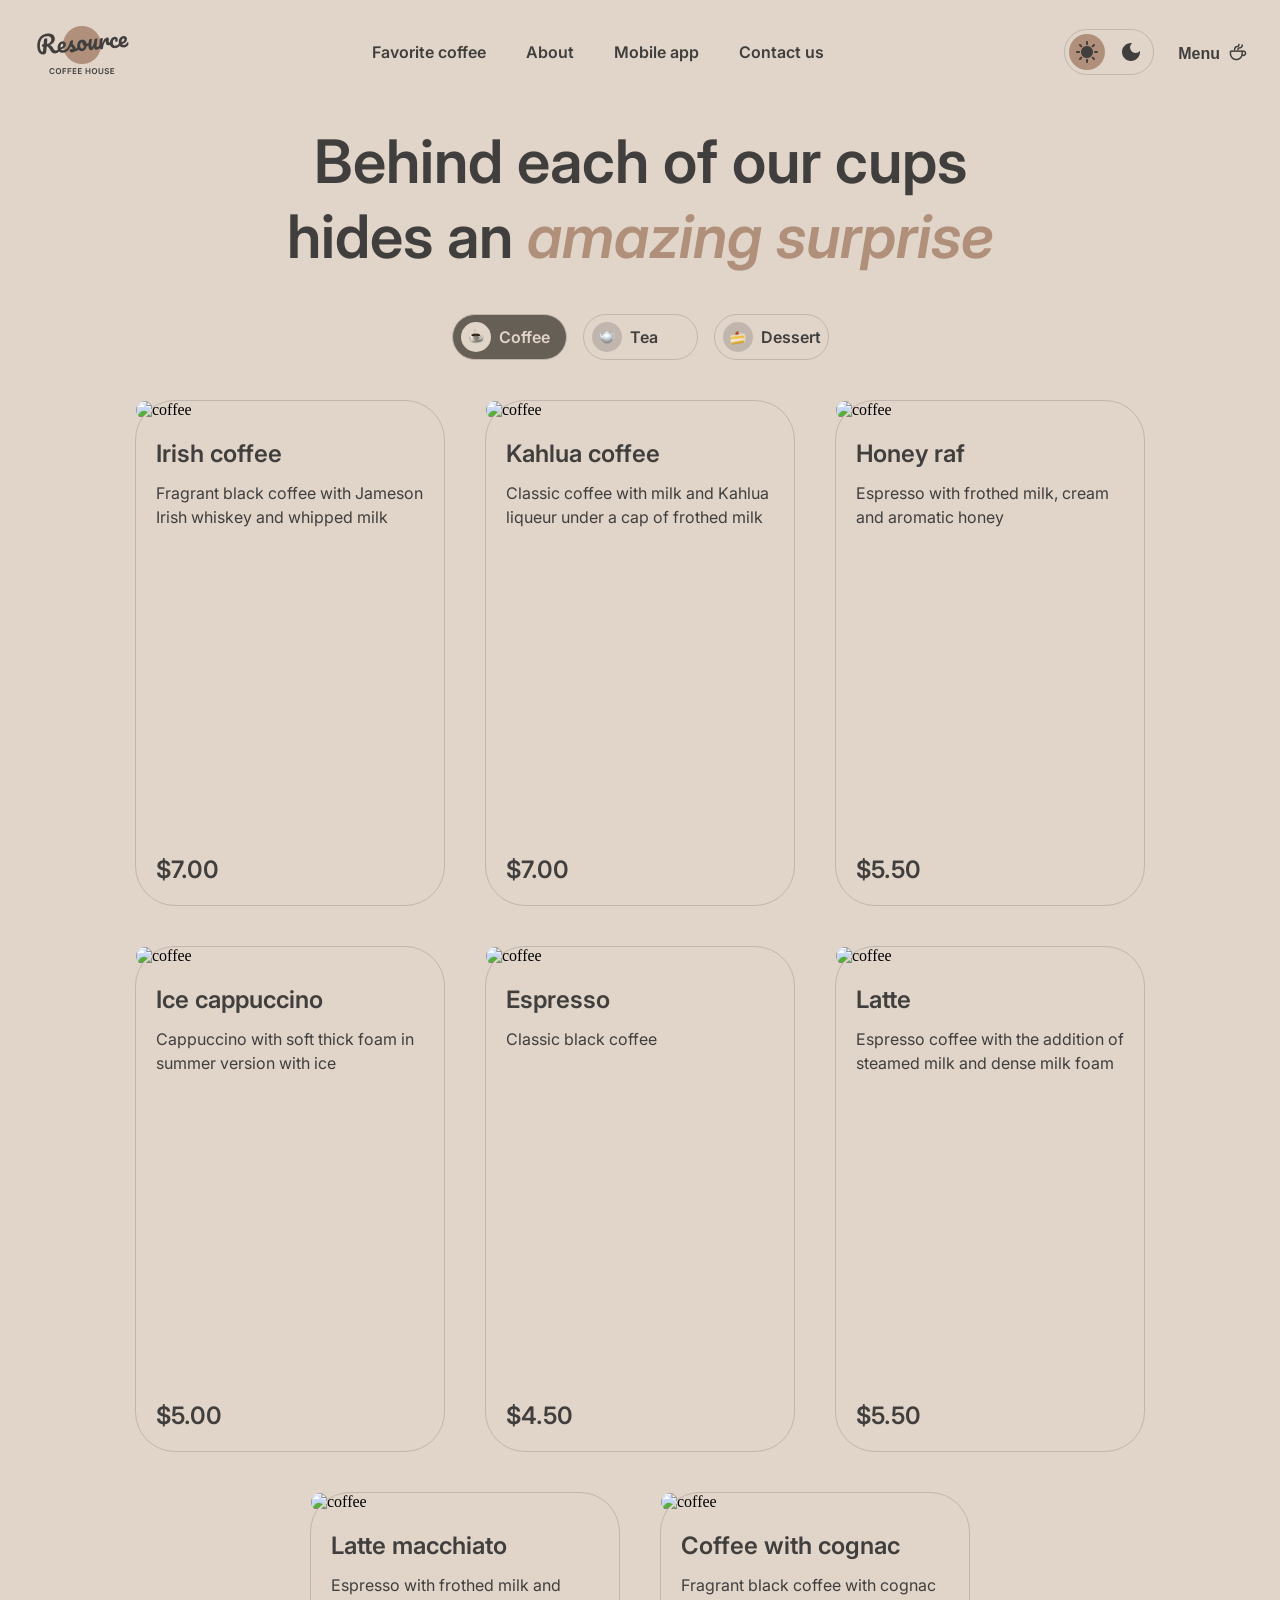
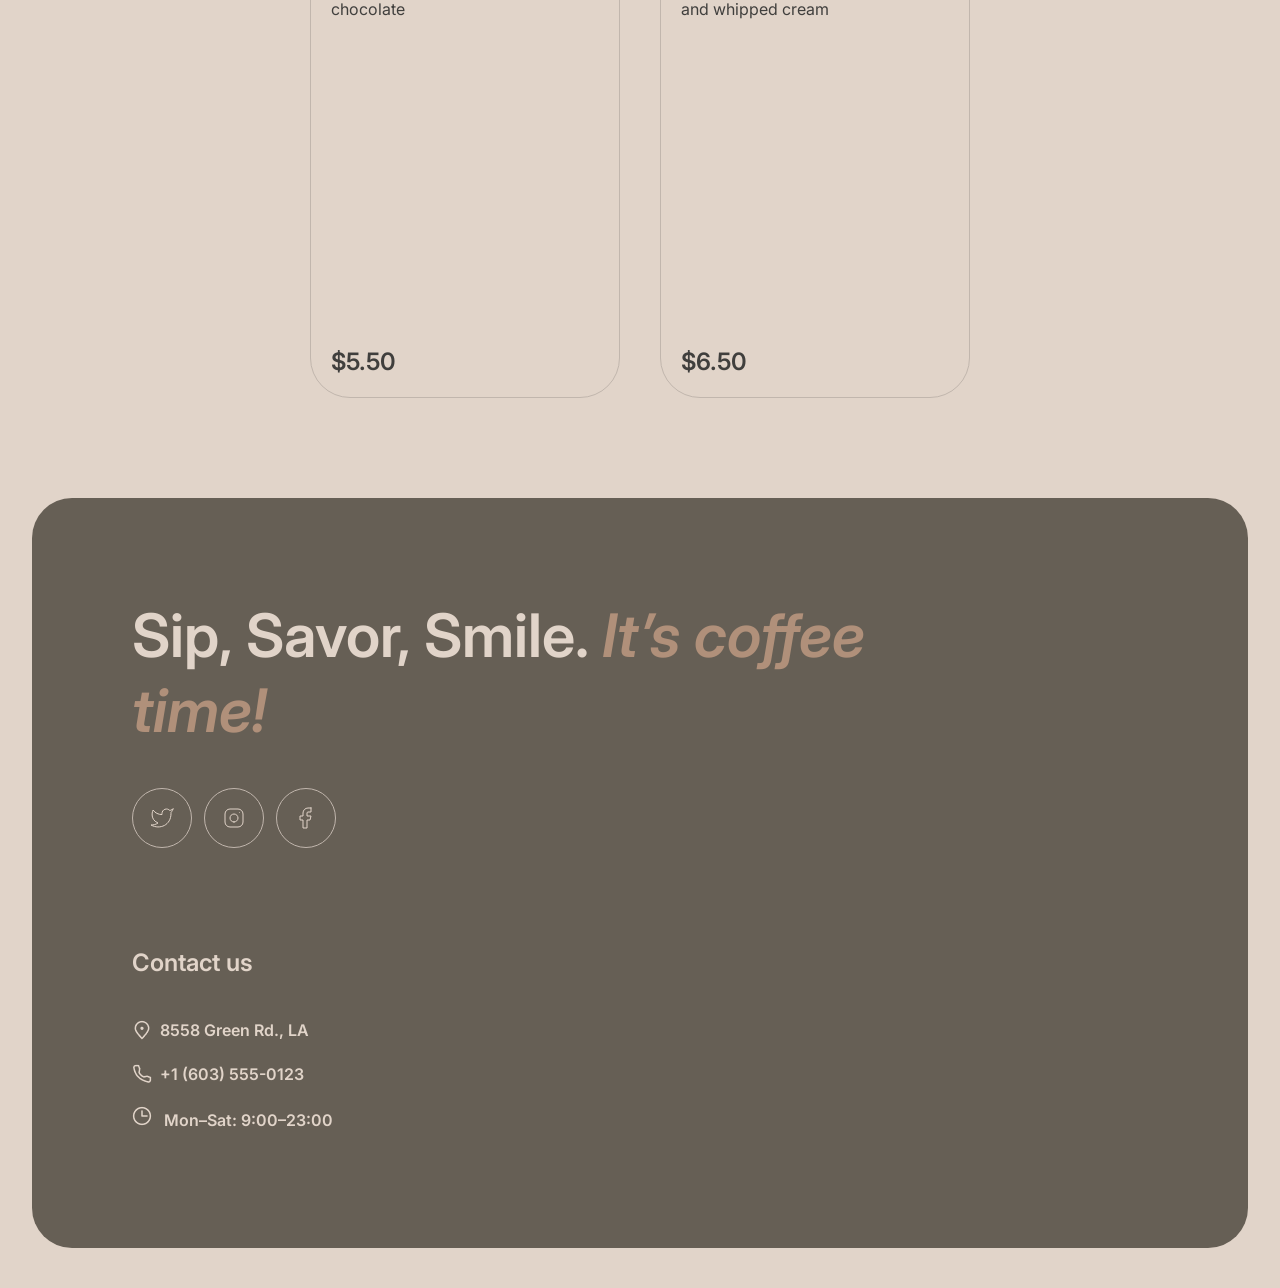
==== coffee.html @ 0444fe41 "feat: add coffee styles" ====
<!DOCTYPE html>
<html lang="en">
<head>
    <meta charset="UTF-8">
    <meta name="viewport" content="width=device-width, initial-scale=1.0">
    <title>Coffee</title>
    <link rel="icon" sizes="16x16" href="./favicon-16x16.png">
    <link rel="preconnect" href="https://fonts.googleapis.com">
    <link rel="preconnect" href="https://fonts.gstatic.com" crossorigin>
    <link href="https://fonts.googleapis.com/css2?family=Inter:ital,opsz,wght@0,14..32,100..900;1,14..32,100..900&family=Manrope:wght@200..800&display=swap" rel="stylesheet">
    <link rel="stylesheet" href="./styles/style.css">
</head>
<body>
    <header class="header">
        <div class="container">
            <div class="logo">
                <img src="./icons/logo.png" alt="logo">
            </div>
            <nav class="menu">
                <ul>
                    <li><a href="#">Favorite coffee</a></li>
                    <li><a href="#">About</a></li>
                    <li><a href="#">Mobile app</a></li>
                    <li><a href="#">Contact us</a></li>
                </ul>
            </nav>
            <div class="actions">
                <div class="actions__color">
                    <div class="actions__color-theme active">
                        <svg width="22" height="22" viewBox="0 0 22 22" fill="currentColor" xmlns="http://www.w3.org/2000/svg">
                    <path d="M10 3V1C10 0.45 10.45 0 11 0C11.55 0 12 0.45 12 1V3C12 3.55 11.55 4 11 4C10.45 4 10 3.55 10 3ZM17.36 6.05L18.77 4.63C19.16 4.24 19.16 3.61 18.77 3.22C18.38 2.83 17.75 2.83 17.36 3.22L15.95 4.64C15.56 5.03 15.56 5.66 15.95 6.05C16.34 6.44 16.97 6.44 17.36 6.05ZM21 10H19C18.45 10 18 10.45 18 11C18 11.55 18.45 12 19 12H21C21.55 12 22 11.55 22 11C22 10.45 21.55 10 21 10ZM11 18C10.45 18 10 18.45 10 19V21C10 21.55 10.45 22 11 22C11.55 22 12 21.55 12 21V19C12 18.45 11.55 18 11 18ZM4.64 6.05L3.22 4.64C2.83 4.25 2.83 3.61 3.22 3.23C3.61 2.85 4.25 2.84 4.63 3.23L6.04 4.64C6.43 5.03 6.43 5.67 6.04 6.05C5.65 6.43 5.02 6.44 4.64 6.05ZM15.95 15.95C15.56 16.34 15.56 16.98 15.95 17.36L17.36 18.77C17.75 19.16 18.39 19.16 18.77 18.77C19.16 18.38 19.16 17.74 18.77 17.36L17.36 15.95C16.98 15.56 16.34 15.56 15.95 15.95ZM1 12H3C3.55 12 4 11.55 4 11C4 10.45 3.55 10 3 10H1C0.45 10 0 10.45 0 11C0 11.55 0.45 12 1 12ZM4.64 18.78L6.05 17.37C6.44 16.98 6.44 16.34 6.05 15.96C5.66 15.58 5.02 15.57 4.64 15.96L3.23 17.37C2.84 17.76 2.84 18.4 3.23 18.78C3.61 19.17 4.25 19.17 4.64 18.78ZM11 5C7.69 5 5 7.69 5 11C5 14.31 7.69 17 11 17C14.31 17 17 14.31 17 11C17 7.69 14.31 5 11 5Z" />
                    </svg>
                    </div>
                    <div class="actions__color-theme">
                        <svg width="18" height="18" viewBox="0 0 18 18" fill="currentColor" xmlns="http://www.w3.org/2000/svg">
                        <path d="M9 0C4.03 0 0 4.03 0 9C0 13.97 4.03 18 9 18C13.97 18 18 13.97 18 9C18 8.54 17.96 8.08 17.9 7.64C16.92 9.01 15.32 9.9 13.5 9.9C10.52 9.9 8.1 7.48 8.1 4.5C8.1 2.69 8.99 1.08 10.36 0.0999999C9.92 0.0399999 9.46 0 9 0Z" />
                        </svg>
                    </div>
                </div>
                <button><span>Menu</span> <img src="./icons/coffee-cup.png" alt="coffe-cup"></button>
                 <div class="burger">
                    <span></span><span></span>
                </div>
            </div>
        </div>
    </header>
    <main class="coffee">
        <div class="container">
            <h1 class="coffee__title">Behind each of our cups hides an <span>amazing surprise</span></h1>
        <div class="tabs">
            <div class="tab active">
                <div class="tab__img">
                    <img src="./icons/coffe.png" alt="coffe">
                </div>
                <span>Coffee</span>
            </div>
            <div class="tab">
                <div class="tab__img">
                    <img src="./icons/tea.png" alt="tea">
                </div>
               
                <span>Tea</span>
            </div>
            <div class="tab">
                <div class="tab__img">
                    <img src="./icons/desert.png" alt="deserts">
                </div>
               
                <span>Dessert</span>
            </div>
        </div>
        <div class="coffee__wrapper">
            <div class="coffee__card">
                <img src="./images/coffe/coffee-1.jpg" alt="coffee" class="coffee__card-img">
               <div class="card__info">
                    <div class="card__descr">
                        <h3 class="coffee__card-title">Irish coffee</h3>
                        <p class="coffee__card-text">Fragrant black coffee with Jameson Irish whiskey and whipped milk</p>
                    </div>
                    <p class="coffee__card-price">$7.00</p>
               </div>
            </div>
            <div class="coffee__card">
                <img src="./images/coffe/coffee-2.jpg" alt="coffee" class="coffee__card-img">
               <div class="card__info">
                    <div class="card__descr">
                        <h3 class="coffee__card-title">Kahlua coffee</h3>
                        <p class="coffee__card-text">Classic coffee with milk and Kahlua liqueur under a cap of frothed milk</p>
                    </div>
                    <p class="coffee__card-price">$7.00</p>
               </div>
            </div>
            <div class="coffee__card">
                <img src="./images/coffe/coffee-3.jpg" alt="coffee" class="coffee__card-img">
                <div class="card__info">
                    <div class="card__descr">
                        <h3 class="coffee__card-title">Honey raf</h3>
                        <p class="coffee__card-text">Espresso with frothed milk, cream and aromatic honey</p>
                    </div>
                    <p class="coffee__card-price">$5.50</p>
               </div>
            </div>
            <div class="coffee__card">
                <img src="./images/coffe/coffee-4.jpg" alt="coffee" class="coffee__card-img">
                <div class="card__info">
                    <div class="card__descr">
                        <h3 class="coffee__card-title">Ice cappuccino</h3>
                        <p class="coffee__card-text">Cappuccino with soft thick foam in summer version with ice</p>
                    </div>
                    <p class="coffee__card-price">$5.00</p>
               </div>
            </div>
            <div class="coffee__card">
                <img src="./images/coffe/coffee-5.jpg" alt="coffee" class="coffee__card-img">
               <div class="card__info">
                    <div class="card__descr">
                        <h3 class="coffee__card-title">Espresso</h3>
                        <p class="coffee__card-text">Classic black coffee</p>
                    </div>
                    <p class="coffee__card-price">$4.50</p>
               </div>
            </div>
            <div class="coffee__card">
                <img src="./images/coffe/coffee-6.jpg" alt="coffee" class="coffee__card-img">
                <div class="card__info">
                    <div class="card__descr">
                        <h3 class="coffee__card-title">Latte</h3>
                        <p class="coffee__card-text">Espresso coffee with the addition of steamed milk and dense milk foam</p>
                    </div>
                    <p class="coffee__card-price">$5.50</p>
               </div>
            </div>
            <div class="coffee__card">
                <img src="./images/coffe/coffee-7.jpg" alt="coffee" class="coffee__card-img">
                <div class="card__info">
                    <div class="card__descr">
                        <h3 class="coffee__card-title">Latte macchiato</h3>
                        <p class="coffee__card-text">Espresso with frothed milk and chocolate</p>
                    </div>
                    <p class="coffee__card-price">$5.50</p>
               </div>
            </div>
            <div class="coffee__card">
                <img src="./images/coffe/coffee-8.jpg" alt="coffee" class="coffee__card-img">
               <div class="card__info">
                    <div class="card__descr">
                        <h3 class="coffee__card-title">Coffee with cognac</h3>
                        <p class="coffee__card-text">Fragrant black coffee with cognac and whipped cream</p>
                    </div>
                    <p class="coffee__card-price">$6.50</p>
               </div>
            </div>
        </div>
        <div class="coffee__wrapper hidden">
            <div class="coffee__card">
                <img src="./images/tea/tea-1.png" alt="tea" class="coffee__card-img">
                <h3 class="coffee__card-title">Moroccan</h3>
                <p class="coffee__card-text">Fragrant black tea with the addition of tangerine, cinnamon, honey, lemon and mint</p>
                <span class="coffee__card-price">$4.50</span>
            </div>
            <div class="coffee__card">
                <img src="./images/tea/tea-2.png" alt="tea" class="coffee__card-img">
                <h3 class="coffee__card-title">Ginger</h3>
                <p class="coffee__card-text">Original black tea with fresh ginger, lemon and honey</p>
                <span class="coffee__card-price">$5.00</span>
            </div>
            <div class="coffee__card">
                <img src="./images/coffe/coffee-3.jpg" alt="tea" class="coffee__card-img">
                <h3 class="coffee__card-title">Cranberry</h3>
                <p class="coffee__card-text">Invigorating black tea with cranberry and honey</p>
                <span class="coffee__card-price">$5.00</span>
            </div>
            <div class="coffee__card">
                <img src="./images/coffe/coffee-4.jpg" alt="tea" class="coffee__card-img">
                <h3 class="coffee__card-title">Sea buckthorn</h3>
                <p class="coffee__card-text">Toning sweet black tea with sea buckthorn, fresh thyme and cinnamon</p>
                <span class="coffee__card-price">$5.50</span>
            </div>
        </div>
        <div class="coffee__wrapper hidden">
            <div class="coffee__card">
                <img src="./images/deserts/dessert-1.png" alt="deserts" class="coffee__card-img">
                <h3 class="coffee__card-title">Marble cheesecake</h3>
                <p class="coffee__card-text">Philadelphia cheese with lemon zest on a light sponge cake and red currant jam</p>
                <span class="coffee__card-price">$3.50</span>
            </div>
            <div class="coffee__card">
                <img src="./images/deserts/dessert-2.png" alt="deserts" class="coffee__card-img">
                <h3 class="coffee__card-title">Red velvet</h3>
                <p class="coffee__card-text">Layer cake with cream cheese frosting</p>
                <span class="coffee__card-price">$4.00</span>
            </div>
            <div class="coffee__card">
                <img src="./images/deserts/dessert-3.png" alt="deserts" class="coffee__card-img">
                <h3 class="coffee__card-title">Cheesecakes</h3>
                <p class="coffee__card-text">Soft cottage cheese pancakes with sour cream and fresh berries and sprinkled with powdered sugar</p>
                <span class="coffee__card-price">$4.50</span>
            </div>
            <div class="coffee__card">
                <img src="./images/deserts/dessert-4.png" alt="deserts" class="coffee__card-img">
                <h3 class="coffee__card-title">Creme brulee</h3>
                <p class="coffee__card-text">Delicate creamy dessert in a caramel basket with wild berries</p>
                <span class="coffee__card-price">$4.00</span>
            </div>
            <div class="coffee__card">
                <img src="./images/deserts/dessert-5.png" alt="deserts" class="coffee__card-img">
                <h3 class="coffee__card-title">Pancakes</h3>
                <p class="coffee__card-text">Tender pancakes with strawberry jam and fresh strawberries</p>
                <span class="coffee__card-price">$4.50</span>
            </div>
            <div class="coffee__card">
                <img src="./images/deserts/dessert-6.png" alt="deserts" class="coffee__card-img">
                <h3 class="coffee__card-title">Honey cake</h3>
                <p class="coffee__card-text">Classic honey cake with delicate custard</p>
                <span class="coffee__card-price">$4.50</span>
            </div>
            <div class="coffee__card">
                <img src="./images/deserts/dessert-7.png" alt="deserts" class="coffee__card-img">
                <h3 class="coffee__card-title">Chocolate cake</h3>
                <p class="coffee__card-text">Cake with hot chocolate filling and nuts with dried apricots</p>
                <span class="coffee__card-price">$5.50</span>
            </div>
            <div class="coffee__card">
                <img src="./images/deserts/dessert-8.png" alt="deserts" class="coffee__card-img">
                <h3 class="coffee__card-title">Black forest</h3>
                <p class="coffee__card-text">A combination of thin sponge cake with cherry jam and light chocolate mousse</p>
                <span class="coffee__card-price">$6.50</span>
            </div>
        </div>
        </div>
    </main>
     <footer class="footer" id="contacts">
        <div class="container">
            <div class="footer__left">
                <h2 class="footer__title">Sip, Savor, Smile. <span>It’s coffee time!</span></h2>
                <div class="footer__social">
                    <a href="https://x.com/" class="footer__social-icon" target="_blank"><img src="./icons/twitter.svg" alt="twitter"></a>
                    <a href="https://www.instagram.com" class="footer__social-icon" target="_blank"><img src="./icons/instagram.svg" alt="instagram"></a>
                    <a href="https://www.facebook.com/" class="footer__social-icon" target="_blank"><img src="./icons/facebook.svg" alt="facebook"></a>
                </div>
            </div>
            <div class="footer__right">
                <h3 class="footer__contact-title">Contact us</h3>
                <ul class="footer__contact-links">
                    <li><a href="https://maps.app.goo.gl/YzixhGL63M3KAHYe9" target="_blank"><img src="./icons/pin-alt.png" alt="pin-alt"> 8558 Green Rd.,  LA</a></li>
                    <li><a href="tel:+16035550123" target="_blank"><img src="./icons/phone.png" alt="phone"> +1 (603) 555-0123</a></li>
                    <li><img src="./icons/clock.png" alt=""> Mon–Sat: 9:00–23:00</li>
                </ul>
            </div>
        </div>
    </footer>
</body>
</html>
---- styles/style.css ----
@import './header.css';
@import './hero.css';
@import './slider.css';
@import './about.css';
@import './app.css';
@import './footer.css';
@import './coffee.css';

* {
	box-sizing: border-box;
	padding: 0;
	margin: 0;
	list-style: none;
	text-decoration: none;
}

:root {
	--text-primary: #403f3d;
	--text-inverse: #e1d4c9;
	--text-accent: #b0907a;
	--background-page: #e1d4c9;
	--background-container: #665f55;
	--background-overlay: rgba(64, 63, 61, 0.8);
	--border-primary: #c1b6ad;
	--border-inverse: #665f55;
	--text-primary: #403f3d;
	--dark-text-primary: #e1d4c9;
	--dark-text-inverse: #e1d4c9;
	--dark-text-accent: #b0907a;
	--dark-bg-page: #292826;
	--dark-bg-container: #403f3d;
	--dark-bg-overlay: rgba(41, 40, 38, 0.8);
	--dark-border-primary: #665f55;
	--dark-border-inverse: #c1b6ad;
	--background-modal: #e1d4c9;
	--background-modalcontrol: #665f55;
	--dark-bg-modal: var(--dark-bg-container);
    --dark-bg-modal-control: var(--dark-bg-page);
    --font-family: "Inter", sans-serif;
    --second-family: "Manrope", sans-serif;
}

html {
	scroll-behavior: smooth;
}

body {
	background-color: var(--text-inverse);
}

.container {
	max-width: clamp(688px, 95vw, 1360px);
	margin: 0 auto;
}
@media (max-width: 850px) {
	.container {
		max-width: clamp(348px, 95vw, 688px);
	}
}
@media (max-width: 380px) {
	.container {
		max-width: 348px;
	}
}
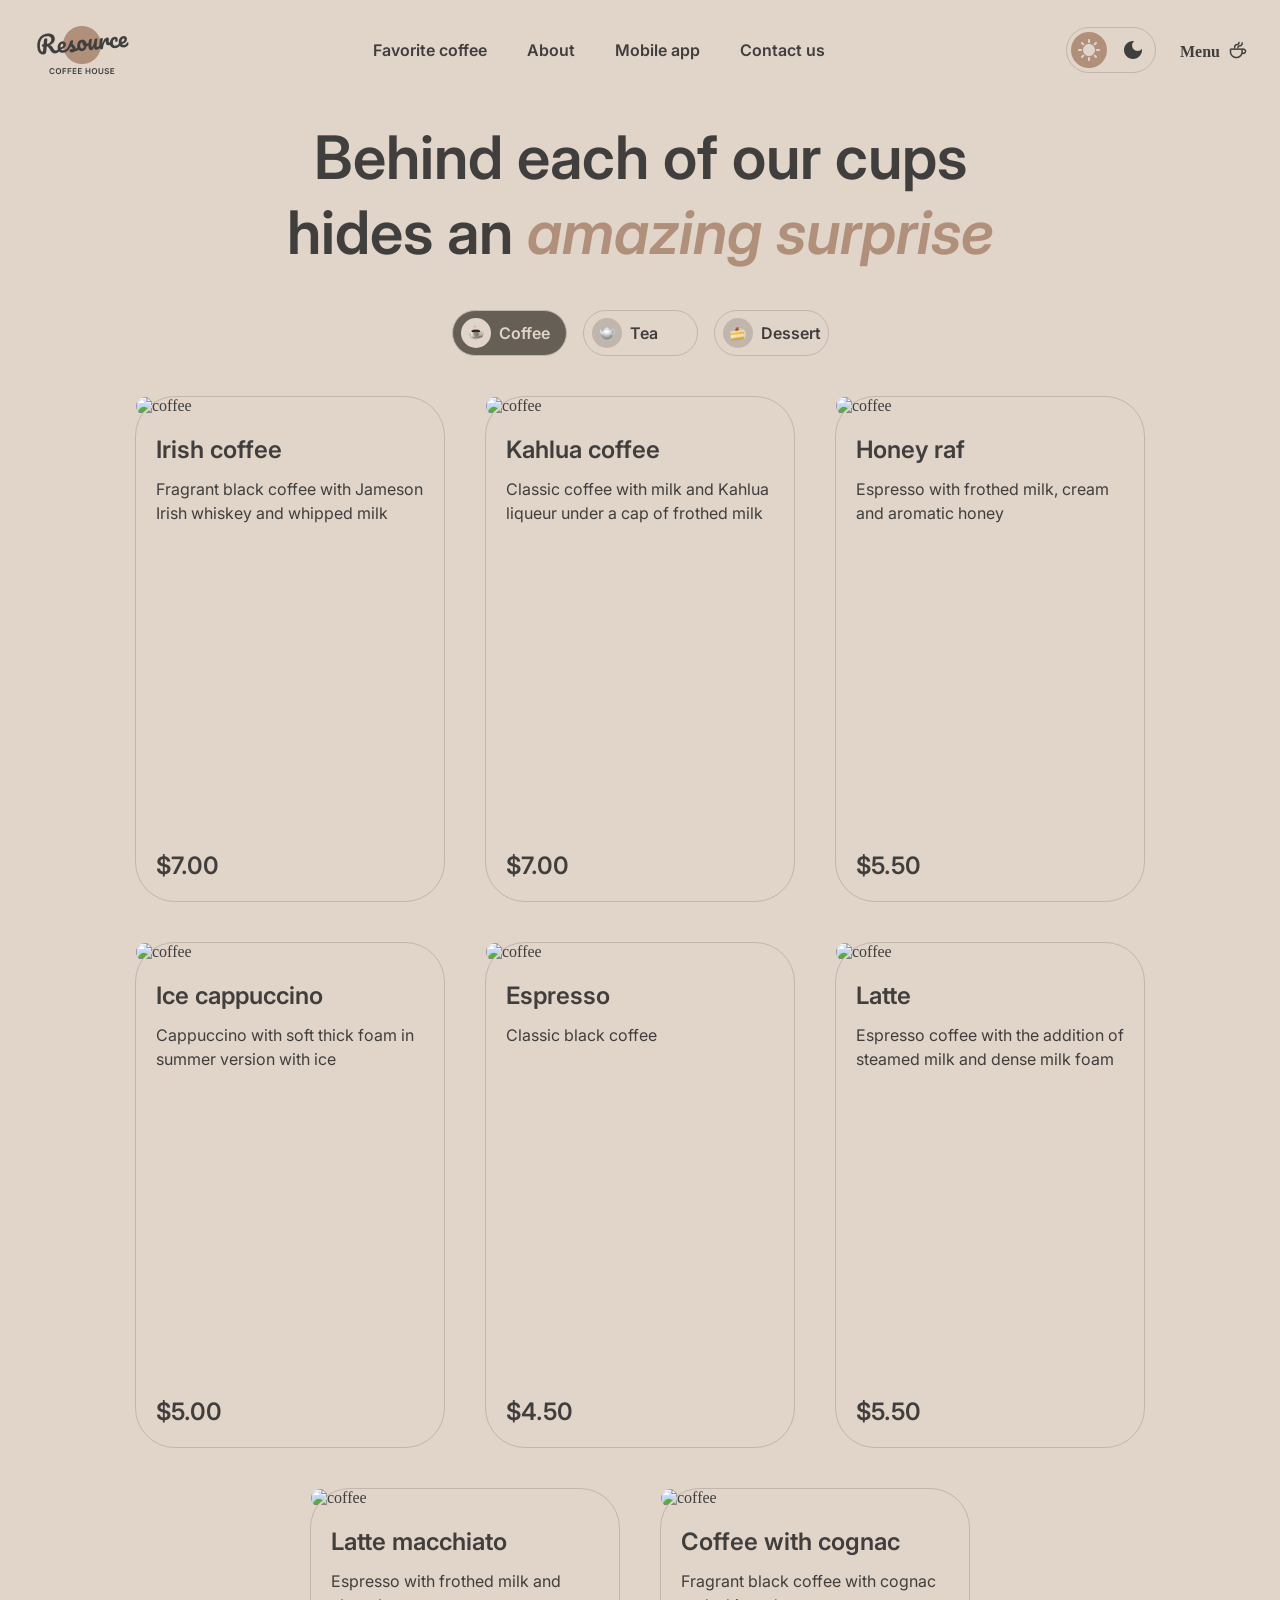
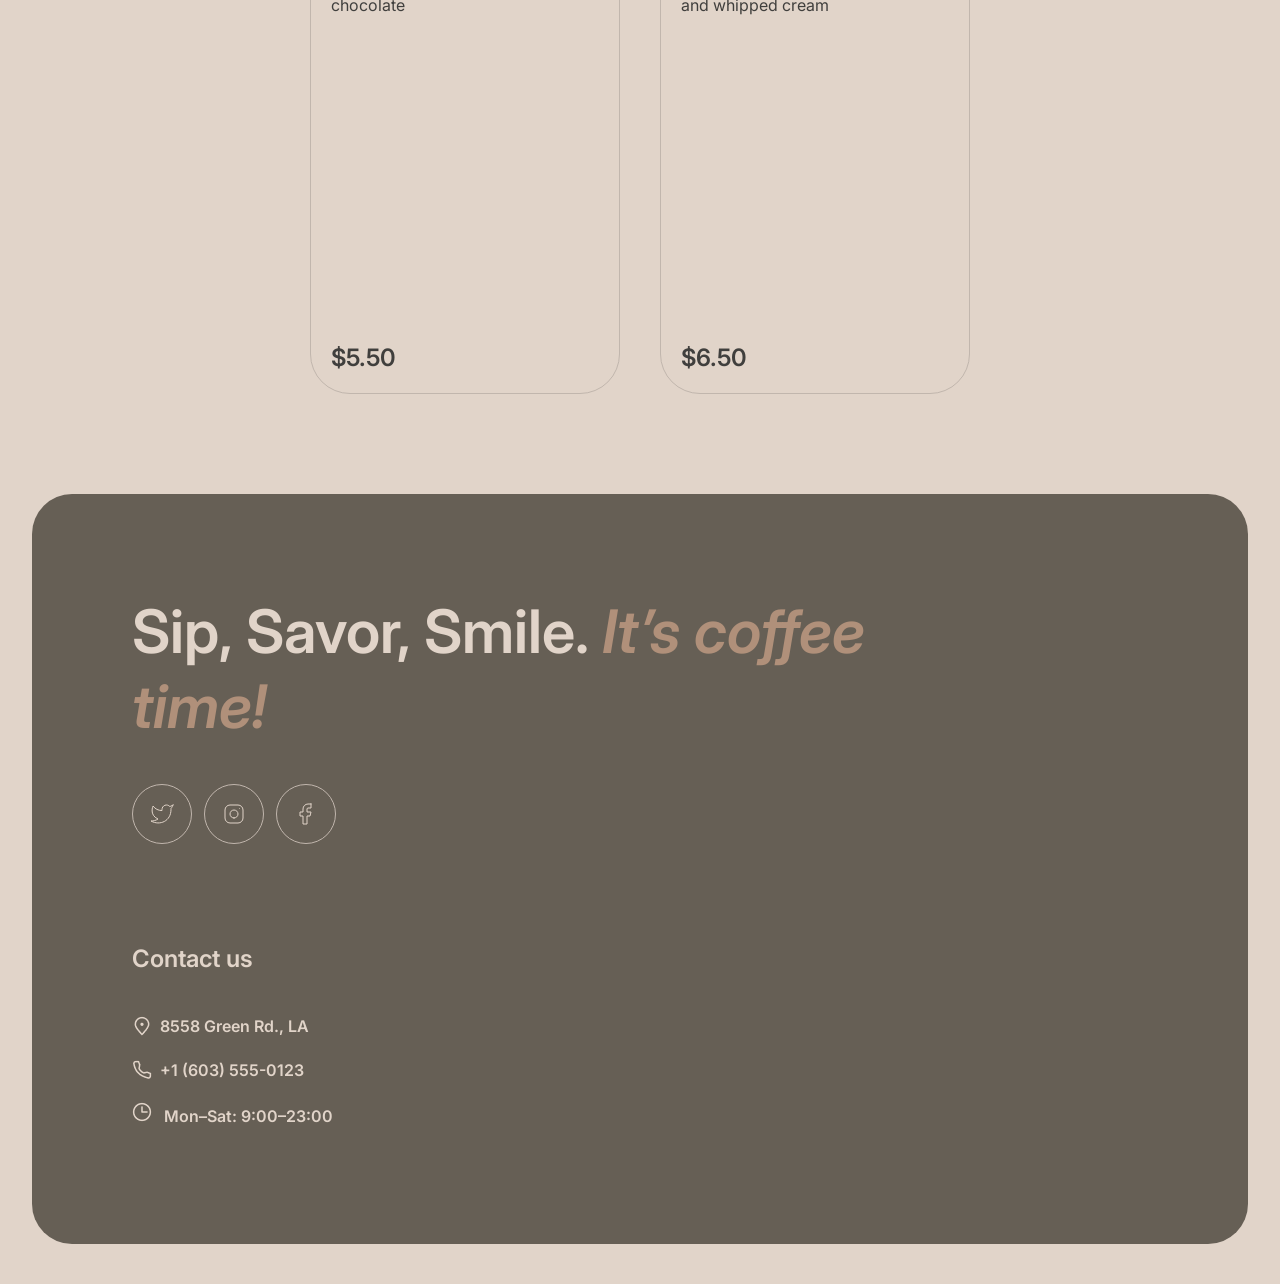
==== commit 9f98090e: "feat: add theme switch" ====
--- a/coffee.html
+++ b/coffee.html
@@ -13,9 +13,13 @@
 <body>
     <header class="header">
         <div class="container">
-            <div class="logo">
-                <img src="./icons/logo.png" alt="logo">
-            </div>
+            <a href="./index.html" class="logo">
+                  <!-- В светлой теме — тёмный логотип -->
+                <img src="./icons/logo.png" alt="Coffee House" class="logo__img logo__img--light">
+
+                <!-- В тёмной теме — светлый логотип -->
+                <img src="./icons/logo-dark.png" alt="Coffee House" class="logo__img logo__img--dark">
+            </a>
             <nav class="menu">
                 <ul>
                     <li><a href="#">Favorite coffee</a></li>
@@ -26,18 +30,18 @@
             </nav>
             <div class="actions">
                 <div class="actions__color">
-                    <div class="actions__color-theme active">
+                    <div class="actions__color-theme active" data-theme="light" aria-label="Light theme">
                         <svg width="22" height="22" viewBox="0 0 22 22" fill="currentColor" xmlns="http://www.w3.org/2000/svg">
                     <path d="M10 3V1C10 0.45 10.45 0 11 0C11.55 0 12 0.45 12 1V3C12 3.55 11.55 4 11 4C10.45 4 10 3.55 10 3ZM17.36 6.05L18.77 4.63C19.16 4.24 19.16 3.61 18.77 3.22C18.38 2.83 17.75 2.83 17.36 3.22L15.95 4.64C15.56 5.03 15.56 5.66 15.95 6.05C16.34 6.44 16.97 6.44 17.36 6.05ZM21 10H19C18.45 10 18 10.45 18 11C18 11.55 18.45 12 19 12H21C21.55 12 22 11.55 22 11C22 10.45 21.55 10 21 10ZM11 18C10.45 18 10 18.45 10 19V21C10 21.55 10.45 22 11 22C11.55 22 12 21.55 12 21V19C12 18.45 11.55 18 11 18ZM4.64 6.05L3.22 4.64C2.83 4.25 2.83 3.61 3.22 3.23C3.61 2.85 4.25 2.84 4.63 3.23L6.04 4.64C6.43 5.03 6.43 5.67 6.04 6.05C5.65 6.43 5.02 6.44 4.64 6.05ZM15.95 15.95C15.56 16.34 15.56 16.98 15.95 17.36L17.36 18.77C17.75 19.16 18.39 19.16 18.77 18.77C19.16 18.38 19.16 17.74 18.77 17.36L17.36 15.95C16.98 15.56 16.34 15.56 15.95 15.95ZM1 12H3C3.55 12 4 11.55 4 11C4 10.45 3.55 10 3 10H1C0.45 10 0 10.45 0 11C0 11.55 0.45 12 1 12ZM4.64 18.78L6.05 17.37C6.44 16.98 6.44 16.34 6.05 15.96C5.66 15.58 5.02 15.57 4.64 15.96L3.23 17.37C2.84 17.76 2.84 18.4 3.23 18.78C3.61 19.17 4.25 19.17 4.64 18.78ZM11 5C7.69 5 5 7.69 5 11C5 14.31 7.69 17 11 17C14.31 17 17 14.31 17 11C17 7.69 14.31 5 11 5Z" />
                     </svg>
                     </div>
-                    <div class="actions__color-theme">
+                    <div class="actions__color-theme" data-theme="dark" aria-label="Dark theme">
                         <svg width="18" height="18" viewBox="0 0 18 18" fill="currentColor" xmlns="http://www.w3.org/2000/svg">
                         <path d="M9 0C4.03 0 0 4.03 0 9C0 13.97 4.03 18 9 18C13.97 18 18 13.97 18 9C18 8.54 17.96 8.08 17.9 7.64C16.92 9.01 15.32 9.9 13.5 9.9C10.52 9.9 8.1 7.48 8.1 4.5C8.1 2.69 8.99 1.08 10.36 0.0999999C9.92 0.0399999 9.46 0 9 0Z" />
                         </svg>
                     </div>
                 </div>
-                <button><span>Menu</span> <img src="./icons/coffee-cup.png" alt="coffe-cup"></button>
+                <a href="#"><span>Menu</span> <img src="./icons/coffee-cup.png" alt="coffe-cup"></a>
                  <div class="burger">
                     <span></span><span></span>
                 </div>
@@ -249,5 +253,6 @@
             </div>
         </div>
     </footer>
+    <script src="./script.js"></script>
 </body>
 </html>
--- a/styles/style.css
+++ b/styles/style.css
@@ -39,14 +39,32 @@
     --font-family: "Inter", sans-serif;
     --second-family: "Manrope", sans-serif;
 }
+body.dark {
+    --text-primary: #e1d4c9;              
+    --text-inverse: #403f3d;             
+    --text-accent: #b0907a;              
+
+    --background-page: #292826;          
+    --background-container: #403f3d;     
+    --background-overlay: rgba(41, 40, 38, 0.8);
+
+    --border-primary: #665f55;          
+    --border-inverse: #c1b6ad;
+}
+
+body {
+    background-color: var(--background-page);  
+    color: var(--text-primary);
+    transition: background-color 0.3s ease, color 0.3s ease;
+}
 
 html {
 	scroll-behavior: smooth;
 }
 
-body {
+/* body {
 	background-color: var(--text-inverse);
-}
+} */
 
 .container {
 	max-width: clamp(688px, 95vw, 1360px);
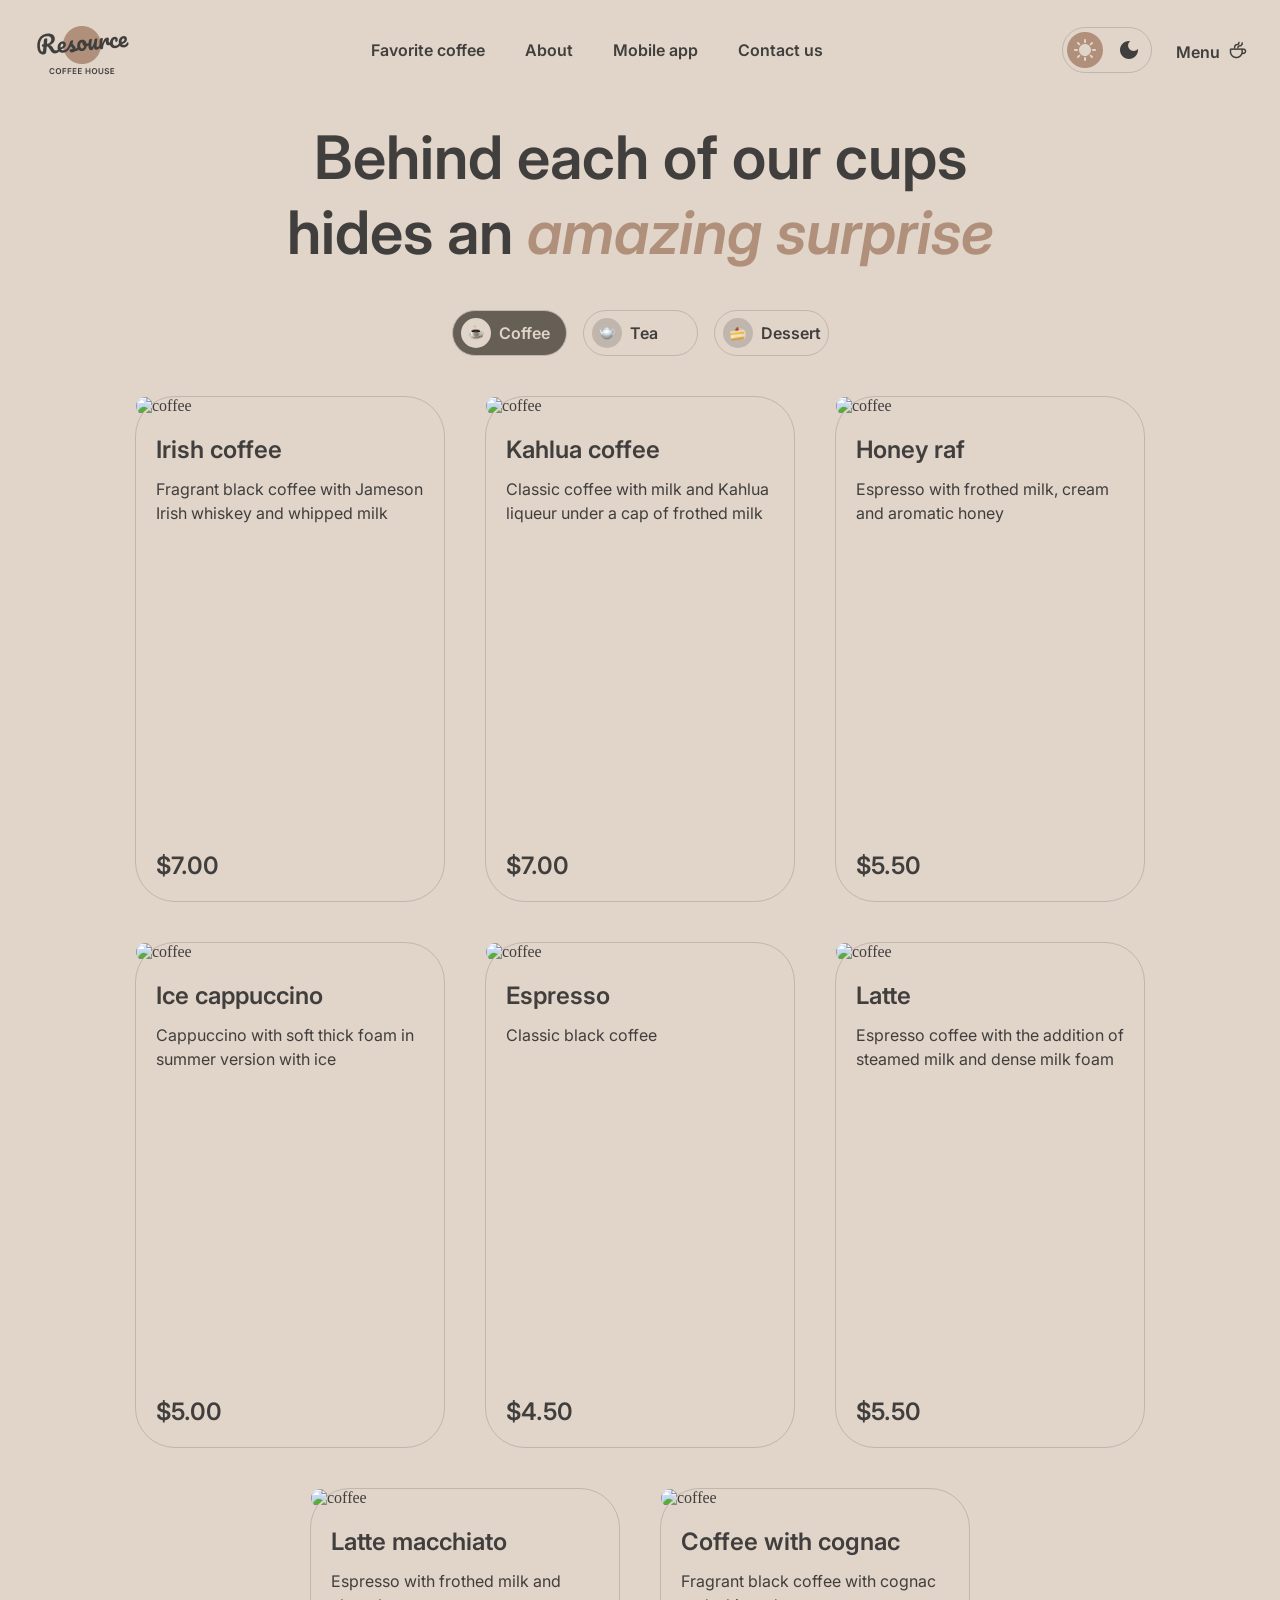
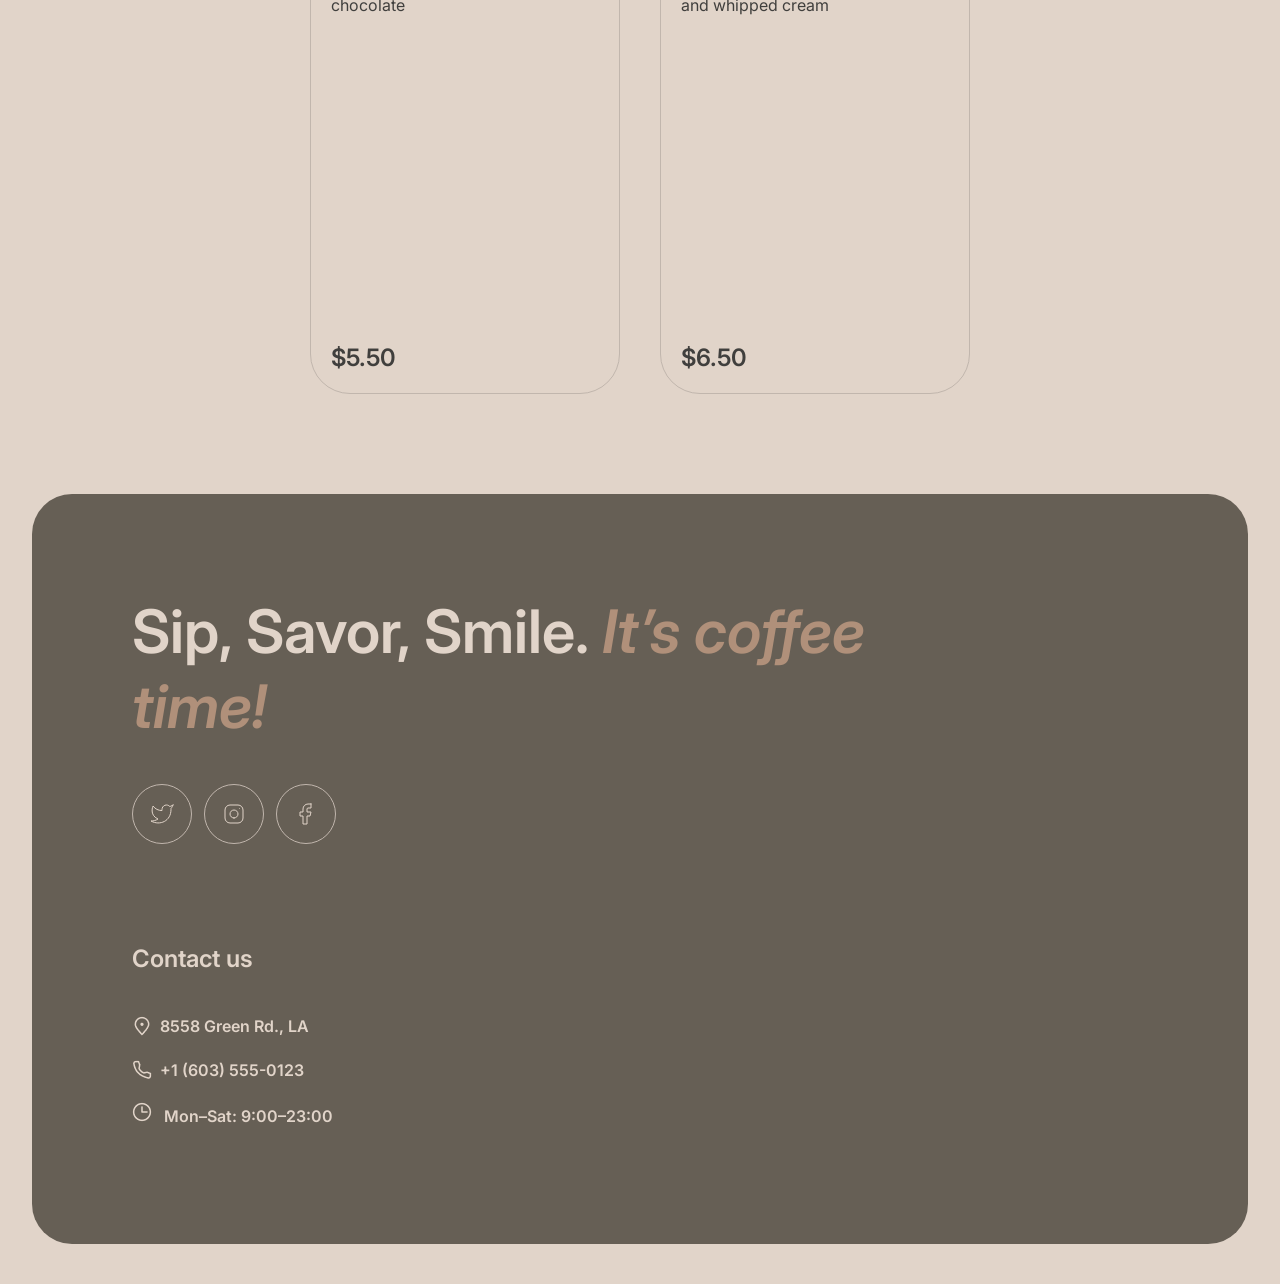
==== commit 0bdb9316: "feat: add hover effects" ====
--- a/coffee.html
+++ b/coffee.html
@@ -22,24 +22,24 @@
             </a>
             <nav class="menu">
                 <ul>
-                    <li><a href="#">Favorite coffee</a></li>
-                    <li><a href="#">About</a></li>
-                    <li><a href="#">Mobile app</a></li>
-                    <li><a href="#">Contact us</a></li>
+                    <li><a href="index.html#favorite">Favorite coffee</a></li>
+                    <li><a href="index.html#about">About</a></li>
+                    <li><a href="index.html#app">Mobile app</a></li>
+                    <li><a href="#contacts">Contact us</a></li>
                 </ul>
             </nav>
             <div class="actions">
                 <div class="actions__color">
-                    <div class="actions__color-theme active" data-theme="light" aria-label="Light theme">
+                    <button class="actions__color-theme active" data-theme="light" aria-label="Light theme">
                         <svg width="22" height="22" viewBox="0 0 22 22" fill="currentColor" xmlns="http://www.w3.org/2000/svg">
-                    <path d="M10 3V1C10 0.45 10.45 0 11 0C11.55 0 12 0.45 12 1V3C12 3.55 11.55 4 11 4C10.45 4 10 3.55 10 3ZM17.36 6.05L18.77 4.63C19.16 4.24 19.16 3.61 18.77 3.22C18.38 2.83 17.75 2.83 17.36 3.22L15.95 4.64C15.56 5.03 15.56 5.66 15.95 6.05C16.34 6.44 16.97 6.44 17.36 6.05ZM21 10H19C18.45 10 18 10.45 18 11C18 11.55 18.45 12 19 12H21C21.55 12 22 11.55 22 11C22 10.45 21.55 10 21 10ZM11 18C10.45 18 10 18.45 10 19V21C10 21.55 10.45 22 11 22C11.55 22 12 21.55 12 21V19C12 18.45 11.55 18 11 18ZM4.64 6.05L3.22 4.64C2.83 4.25 2.83 3.61 3.22 3.23C3.61 2.85 4.25 2.84 4.63 3.23L6.04 4.64C6.43 5.03 6.43 5.67 6.04 6.05C5.65 6.43 5.02 6.44 4.64 6.05ZM15.95 15.95C15.56 16.34 15.56 16.98 15.95 17.36L17.36 18.77C17.75 19.16 18.39 19.16 18.77 18.77C19.16 18.38 19.16 17.74 18.77 17.36L17.36 15.95C16.98 15.56 16.34 15.56 15.95 15.95ZM1 12H3C3.55 12 4 11.55 4 11C4 10.45 3.55 10 3 10H1C0.45 10 0 10.45 0 11C0 11.55 0.45 12 1 12ZM4.64 18.78L6.05 17.37C6.44 16.98 6.44 16.34 6.05 15.96C5.66 15.58 5.02 15.57 4.64 15.96L3.23 17.37C2.84 17.76 2.84 18.4 3.23 18.78C3.61 19.17 4.25 19.17 4.64 18.78ZM11 5C7.69 5 5 7.69 5 11C5 14.31 7.69 17 11 17C14.31 17 17 14.31 17 11C17 7.69 14.31 5 11 5Z" />
+                    <path d="M10 3V1C10 0.45 10.45 0 11 0C11.55 0 12 0.45 12 1V3C12 3.55 11.55 4 11 4C10.45 4 10 3.55 10 3ZM17.36 6.05L18.77 4.63C19.16 4.24 19.16 3.61 18.77 3.22C18.38 2.83 17.75 2.83 17.36 3.22L15.95 4.64C15.56 5.03 15.56 5.66 15.95 6.05C16.34 6.44 16.97 6.44 17.36 6.05ZM21 10H19C18.45 10 18 10.45 18 11C18 11.55 18.45 12 19 12H21C21.55 12 22 11.55 22 11C22 10.45 21.55 10 21 10ZM11 18C10.45 18 10 18.45 10 19V21C10 21.55 10.45 22 11 22C11.55 22 12 21.55 12 21V19C12 18.45 11.55 18 11 18ZM4.64 6.05L3.22 4.64C2.83 4.25 2.83 3.61 3.22 3.23C3.61 2.85 4.25 2.84 4.63 3.23L6.04 4.64C6.43 5.03 6.43 5.67 6.04 6.05C5.65 6.43 5.02 6.44 4.64 6.05ZM15.95 15.95C15.56 16.34 15.56 16.98 15.95 17.36L17.36 18.77C17.75 19.16 18.39 19.16 18.77 18.77C19.16 18.38 19.16 17.74 18.77 17.36L17.36 15.95C16.98 15.56 16.34 15.56 15.95 15.95ZM1 12h2C3.55 12 4 11.55 4 11C4 10.45 3.55 10 3 10H1C0.45 10 0 10.45 0 11C0 11.55 0.45 12 1 12ZM4.64 18.78L6.05 17.37C6.44 16.98 6.44 16.34 6.05 15.96C5.66 15.58 5.02 15.57 4.64 15.96L3.23 17.37C2.84 17.76 2.84 18.4 3.23 18.78C3.61 19.17 4.25 19.17 4.64 18.78ZM11 5C7.69 5 5 7.69 5 11C5 14.31 7.69 17 11 17C14.31 17 17 14.31 17 11C17 7.69 14.31 5 11 5Z" />
                     </svg>
-                    </div>
-                    <div class="actions__color-theme" data-theme="dark" aria-label="Dark theme">
+                    </button>
+                    <button class="actions__color-theme" data-theme="dark" aria-label="Dark theme">
                         <svg width="18" height="18" viewBox="0 0 18 18" fill="currentColor" xmlns="http://www.w3.org/2000/svg">
                         <path d="M9 0C4.03 0 0 4.03 0 9C0 13.97 4.03 18 9 18C13.97 18 18 13.97 18 9C18 8.54 17.96 8.08 17.9 7.64C16.92 9.01 15.32 9.9 13.5 9.9C10.52 9.9 8.1 7.48 8.1 4.5C8.1 2.69 8.99 1.08 10.36 0.0999999C9.92 0.0399999 9.46 0 9 0Z" />
                         </svg>
-                    </div>
+                    </button>
                 </div>
                 <a href="#"><span>Menu</span> <img src="./icons/coffee-cup.png" alt="coffe-cup"></a>
                  <div class="burger">
@@ -78,7 +78,7 @@
                 <img src="./images/coffe/coffee-1.jpg" alt="coffee" class="coffee__card-img">
                <div class="card__info">
                     <div class="card__descr">
-                        <h3 class="coffee__card-title">Irish coffee</h3>
+                        <h2 class="coffee__card-title">Irish coffee</h2>
                         <p class="coffee__card-text">Fragrant black coffee with Jameson Irish whiskey and whipped milk</p>
                     </div>
                     <p class="coffee__card-price">$7.00</p>
@@ -88,7 +88,7 @@
                 <img src="./images/coffe/coffee-2.jpg" alt="coffee" class="coffee__card-img">
                <div class="card__info">
                     <div class="card__descr">
-                        <h3 class="coffee__card-title">Kahlua coffee</h3>
+                        <h2 class="coffee__card-title">Kahlua coffee</h2>
                         <p class="coffee__card-text">Classic coffee with milk and Kahlua liqueur under a cap of frothed milk</p>
                     </div>
                     <p class="coffee__card-price">$7.00</p>
@@ -98,7 +98,7 @@
                 <img src="./images/coffe/coffee-3.jpg" alt="coffee" class="coffee__card-img">
                 <div class="card__info">
                     <div class="card__descr">
-                        <h3 class="coffee__card-title">Honey raf</h3>
+                        <h2 class="coffee__card-title">Honey raf</h2>
                         <p class="coffee__card-text">Espresso with frothed milk, cream and aromatic honey</p>
                     </div>
                     <p class="coffee__card-price">$5.50</p>
@@ -108,7 +108,7 @@
                 <img src="./images/coffe/coffee-4.jpg" alt="coffee" class="coffee__card-img">
                 <div class="card__info">
                     <div class="card__descr">
-                        <h3 class="coffee__card-title">Ice cappuccino</h3>
+                        <h2 class="coffee__card-title">Ice cappuccino</h2>
                         <p class="coffee__card-text">Cappuccino with soft thick foam in summer version with ice</p>
                     </div>
                     <p class="coffee__card-price">$5.00</p>
@@ -118,7 +118,7 @@
                 <img src="./images/coffe/coffee-5.jpg" alt="coffee" class="coffee__card-img">
                <div class="card__info">
                     <div class="card__descr">
-                        <h3 class="coffee__card-title">Espresso</h3>
+                        <h2 class="coffee__card-title">Espresso</h2>
                         <p class="coffee__card-text">Classic black coffee</p>
                     </div>
                     <p class="coffee__card-price">$4.50</p>
@@ -128,7 +128,7 @@
                 <img src="./images/coffe/coffee-6.jpg" alt="coffee" class="coffee__card-img">
                 <div class="card__info">
                     <div class="card__descr">
-                        <h3 class="coffee__card-title">Latte</h3>
+                        <h2 class="coffee__card-title">Latte</h2>
                         <p class="coffee__card-text">Espresso coffee with the addition of steamed milk and dense milk foam</p>
                     </div>
                     <p class="coffee__card-price">$5.50</p>
@@ -138,7 +138,7 @@
                 <img src="./images/coffe/coffee-7.jpg" alt="coffee" class="coffee__card-img">
                 <div class="card__info">
                     <div class="card__descr">
-                        <h3 class="coffee__card-title">Latte macchiato</h3>
+                        <h2 class="coffee__card-title">Latte macchiato</h2>
                         <p class="coffee__card-text">Espresso with frothed milk and chocolate</p>
                     </div>
                     <p class="coffee__card-price">$5.50</p>
@@ -148,7 +148,7 @@
                 <img src="./images/coffe/coffee-8.jpg" alt="coffee" class="coffee__card-img">
                <div class="card__info">
                     <div class="card__descr">
-                        <h3 class="coffee__card-title">Coffee with cognac</h3>
+                        <h2 class="coffee__card-title">Coffee with cognac</h2>
                         <p class="coffee__card-text">Fragrant black coffee with cognac and whipped cream</p>
                     </div>
                     <p class="coffee__card-price">$6.50</p>
@@ -158,25 +158,25 @@
         <div class="coffee__wrapper hidden">
             <div class="coffee__card">
                 <img src="./images/tea/tea-1.png" alt="tea" class="coffee__card-img">
-                <h3 class="coffee__card-title">Moroccan</h3>
+                <h2 class="coffee__card-title">Moroccan</h2>
                 <p class="coffee__card-text">Fragrant black tea with the addition of tangerine, cinnamon, honey, lemon and mint</p>
                 <span class="coffee__card-price">$4.50</span>
             </div>
             <div class="coffee__card">
                 <img src="./images/tea/tea-2.png" alt="tea" class="coffee__card-img">
-                <h3 class="coffee__card-title">Ginger</h3>
+                <h2 class="coffee__card-title">Ginger</h2>
                 <p class="coffee__card-text">Original black tea with fresh ginger, lemon and honey</p>
                 <span class="coffee__card-price">$5.00</span>
             </div>
             <div class="coffee__card">
                 <img src="./images/coffe/coffee-3.jpg" alt="tea" class="coffee__card-img">
-                <h3 class="coffee__card-title">Cranberry</h3>
+                <h2 class="coffee__card-title">Cranberry</h2>
                 <p class="coffee__card-text">Invigorating black tea with cranberry and honey</p>
                 <span class="coffee__card-price">$5.00</span>
             </div>
             <div class="coffee__card">
                 <img src="./images/coffe/coffee-4.jpg" alt="tea" class="coffee__card-img">
-                <h3 class="coffee__card-title">Sea buckthorn</h3>
+                <h2 class="coffee__card-title">Sea buckthorn</h2>
                 <p class="coffee__card-text">Toning sweet black tea with sea buckthorn, fresh thyme and cinnamon</p>
                 <span class="coffee__card-price">$5.50</span>
             </div>
@@ -184,49 +184,49 @@
         <div class="coffee__wrapper hidden">
             <div class="coffee__card">
                 <img src="./images/deserts/dessert-1.png" alt="deserts" class="coffee__card-img">
-                <h3 class="coffee__card-title">Marble cheesecake</h3>
+                <h2 class="coffee__card-title">Marble cheesecake</h2>
                 <p class="coffee__card-text">Philadelphia cheese with lemon zest on a light sponge cake and red currant jam</p>
                 <span class="coffee__card-price">$3.50</span>
             </div>
             <div class="coffee__card">
                 <img src="./images/deserts/dessert-2.png" alt="deserts" class="coffee__card-img">
-                <h3 class="coffee__card-title">Red velvet</h3>
+                <h2 class="coffee__card-title">Red velvet</h2>
                 <p class="coffee__card-text">Layer cake with cream cheese frosting</p>
                 <span class="coffee__card-price">$4.00</span>
             </div>
             <div class="coffee__card">
                 <img src="./images/deserts/dessert-3.png" alt="deserts" class="coffee__card-img">
-                <h3 class="coffee__card-title">Cheesecakes</h3>
+                <h2 class="coffee__card-title">Cheesecakes</h2>
                 <p class="coffee__card-text">Soft cottage cheese pancakes with sour cream and fresh berries and sprinkled with powdered sugar</p>
                 <span class="coffee__card-price">$4.50</span>
             </div>
             <div class="coffee__card">
                 <img src="./images/deserts/dessert-4.png" alt="deserts" class="coffee__card-img">
-                <h3 class="coffee__card-title">Creme brulee</h3>
+                <h2 class="coffee__card-title">Creme brulee</h2>
                 <p class="coffee__card-text">Delicate creamy dessert in a caramel basket with wild berries</p>
                 <span class="coffee__card-price">$4.00</span>
             </div>
             <div class="coffee__card">
                 <img src="./images/deserts/dessert-5.png" alt="deserts" class="coffee__card-img">
-                <h3 class="coffee__card-title">Pancakes</h3>
+                <h2 class="coffee__card-title">Pancakes</h2>
                 <p class="coffee__card-text">Tender pancakes with strawberry jam and fresh strawberries</p>
                 <span class="coffee__card-price">$4.50</span>
             </div>
             <div class="coffee__card">
                 <img src="./images/deserts/dessert-6.png" alt="deserts" class="coffee__card-img">
-                <h3 class="coffee__card-title">Honey cake</h3>
+                <h2 class="coffee__card-title">Honey cake</h2>
                 <p class="coffee__card-text">Classic honey cake with delicate custard</p>
                 <span class="coffee__card-price">$4.50</span>
             </div>
             <div class="coffee__card">
                 <img src="./images/deserts/dessert-7.png" alt="deserts" class="coffee__card-img">
-                <h3 class="coffee__card-title">Chocolate cake</h3>
+                <h2 class="coffee__card-title">Chocolate cake</h2>
                 <p class="coffee__card-text">Cake with hot chocolate filling and nuts with dried apricots</p>
                 <span class="coffee__card-price">$5.50</span>
             </div>
             <div class="coffee__card">
                 <img src="./images/deserts/dessert-8.png" alt="deserts" class="coffee__card-img">
-                <h3 class="coffee__card-title">Black forest</h3>
+                <h2 class="coffee__card-title">Black forest</h2>
                 <p class="coffee__card-text">A combination of thin sponge cake with cherry jam and light chocolate mousse</p>
                 <span class="coffee__card-price">$6.50</span>
             </div>
@@ -244,7 +244,7 @@
                 </div>
             </div>
             <div class="footer__right">
-                <h3 class="footer__contact-title">Contact us</h3>
+                <h2 class="footer__contact-title">Contact us</h2>
                 <ul class="footer__contact-links">
                     <li><a href="https://maps.app.goo.gl/YzixhGL63M3KAHYe9" target="_blank"><img src="./icons/pin-alt.png" alt="pin-alt"> 8558 Green Rd.,  LA</a></li>
                     <li><a href="tel:+16035550123" target="_blank"><img src="./icons/phone.png" alt="phone"> +1 (603) 555-0123</a></li>
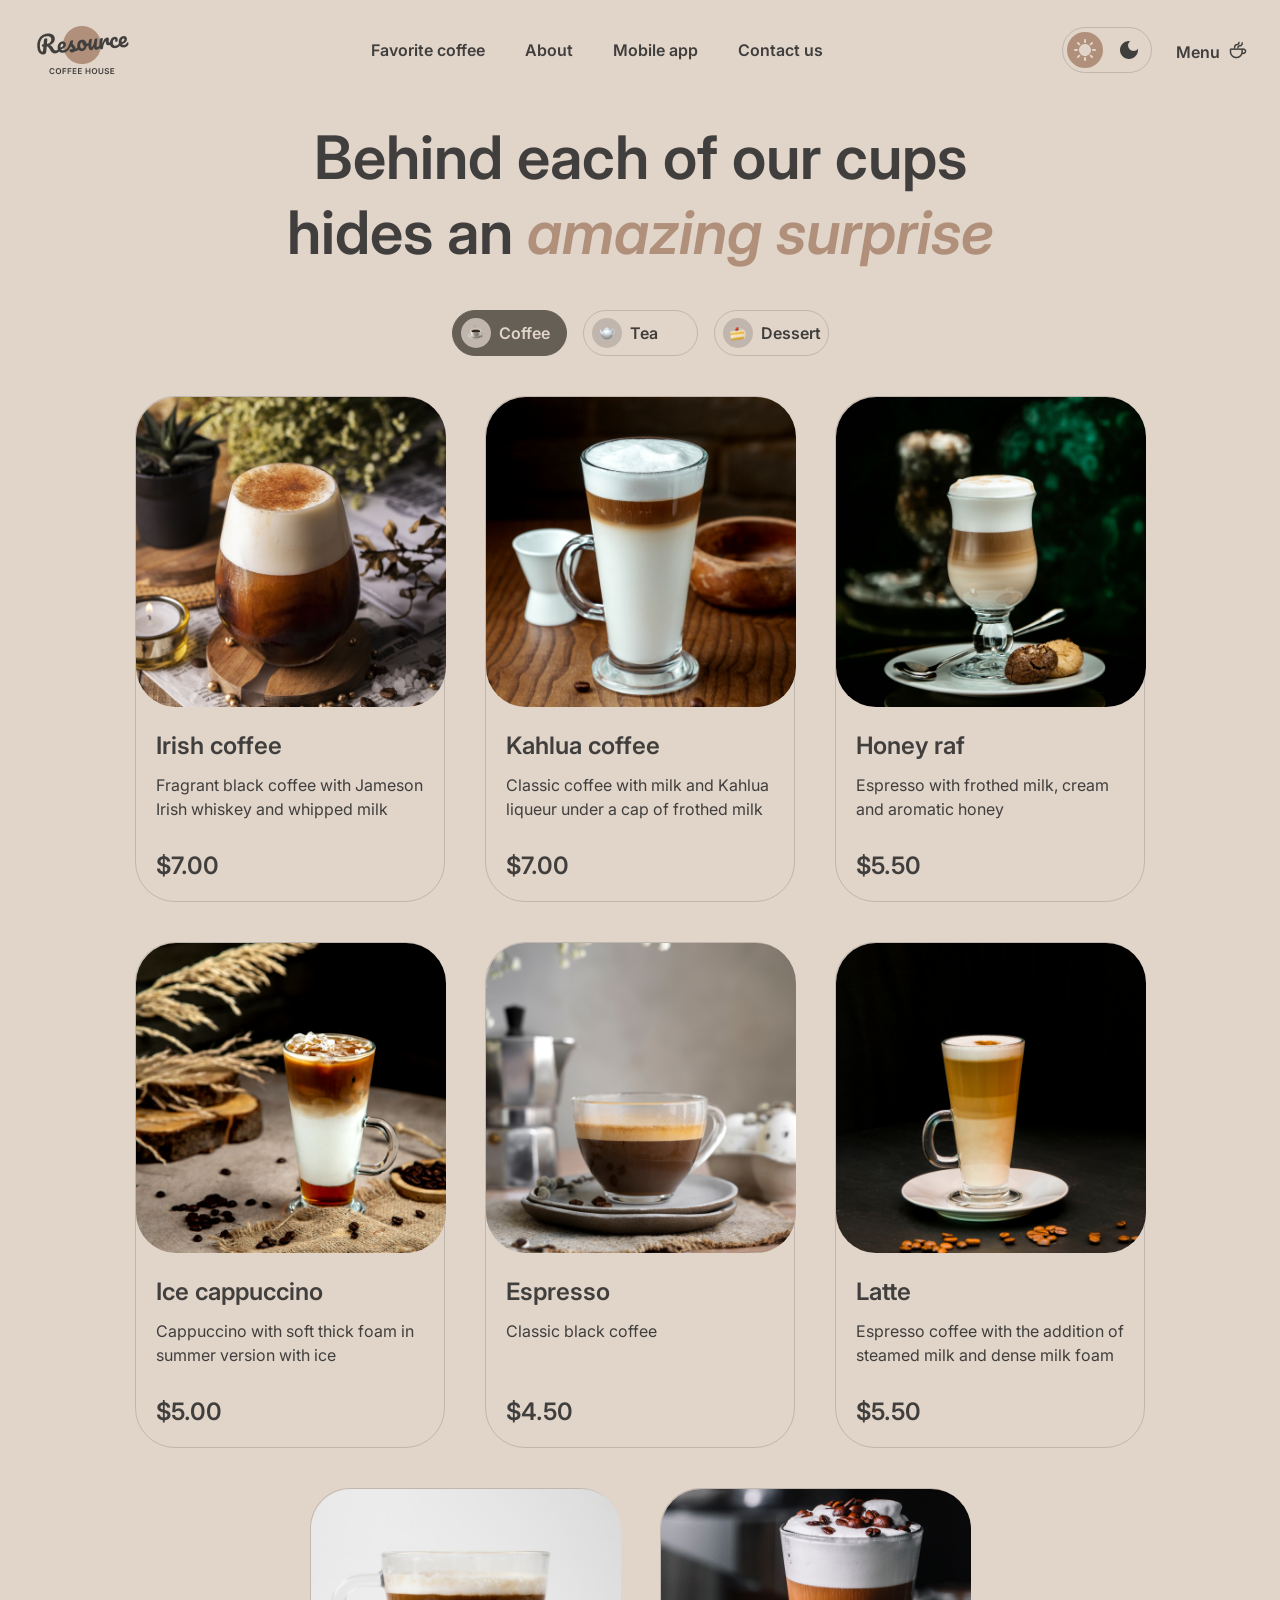
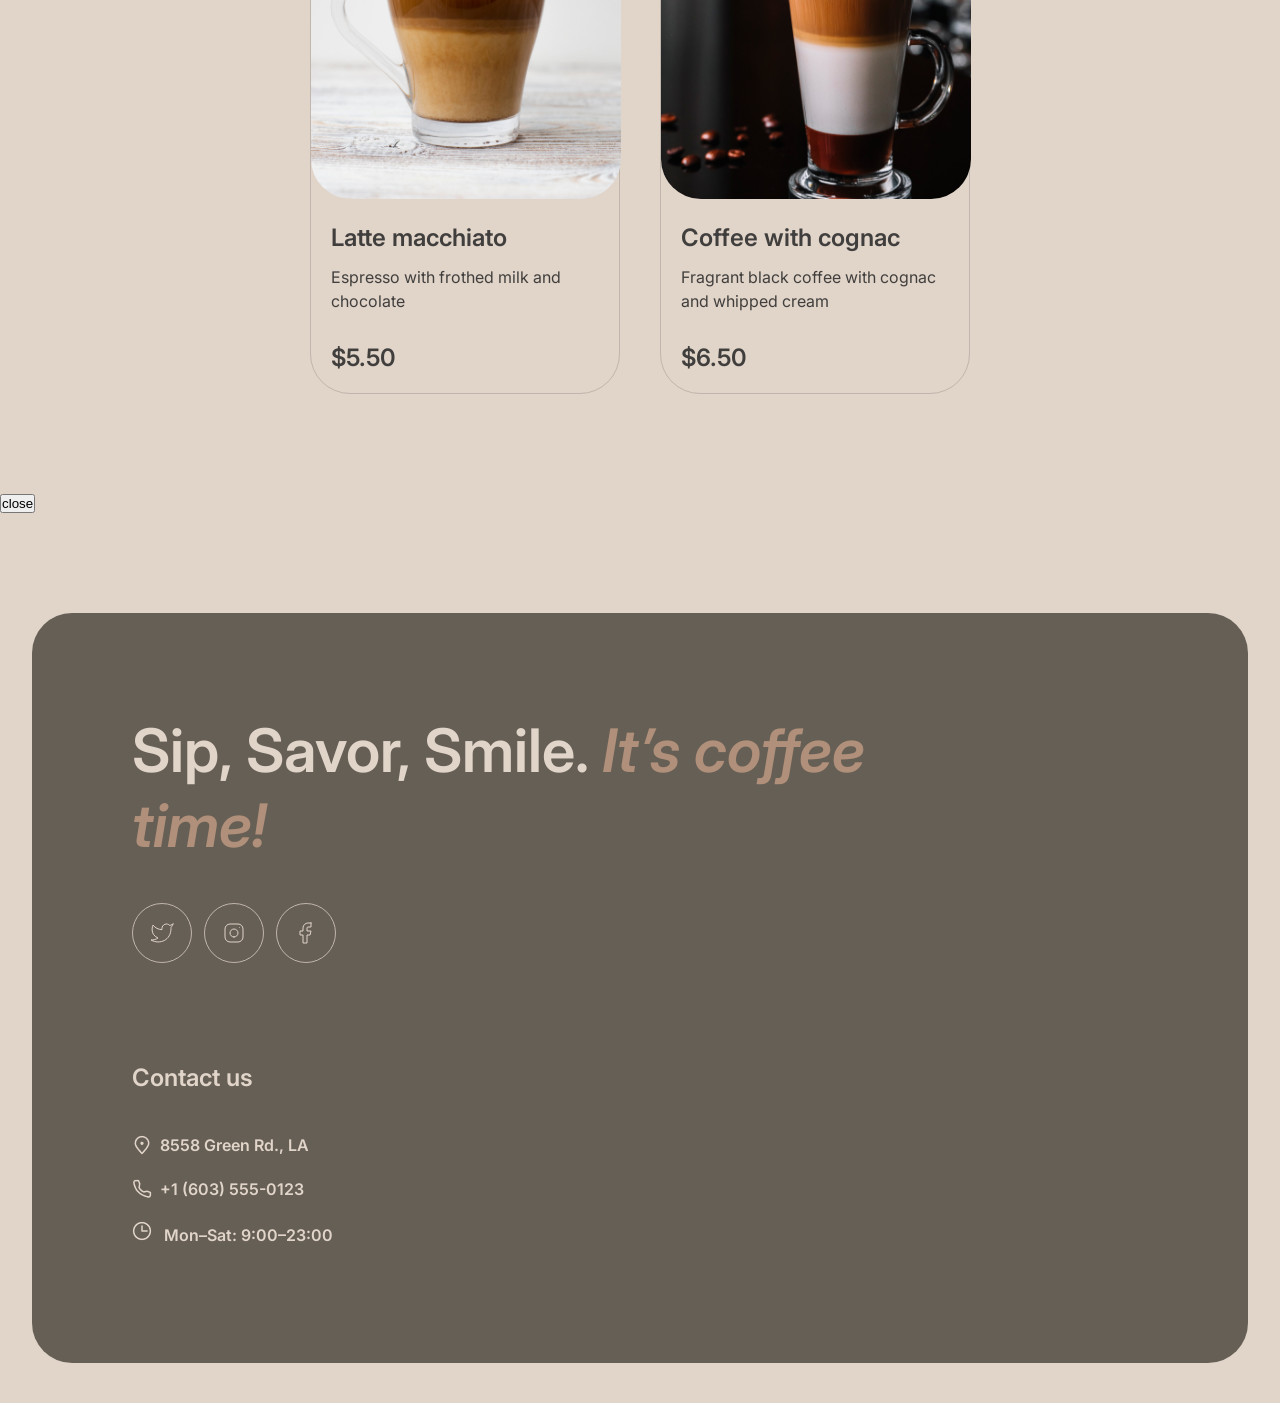
==== commit 8599e399: "feat: add json, tabs & start modal window" ====
--- a/coffee.html
+++ b/coffee.html
@@ -52,185 +52,32 @@
         <div class="container">
             <h1 class="coffee__title">Behind each of our cups hides an <span>amazing surprise</span></h1>
         <div class="tabs">
-            <div class="tab active">
+            <div id="coffee" class="tab active">
                 <div class="tab__img">
                     <img src="./icons/coffe.png" alt="coffe">
                 </div>
                 <span>Coffee</span>
             </div>
-            <div class="tab">
+            <div id="tea" class="tab">
                 <div class="tab__img">
                     <img src="./icons/tea.png" alt="tea">
                 </div>
-               
                 <span>Tea</span>
             </div>
-            <div class="tab">
+            <div id="dessert" class="tab">
                 <div class="tab__img">
                     <img src="./icons/desert.png" alt="deserts">
                 </div>
-               
                 <span>Dessert</span>
             </div>
         </div>
-        <div class="coffee__wrapper">
-            <div class="coffee__card">
-                <img src="./images/coffe/coffee-1.jpg" alt="coffee" class="coffee__card-img">
-               <div class="card__info">
-                    <div class="card__descr">
-                        <h2 class="coffee__card-title">Irish coffee</h2>
-                        <p class="coffee__card-text">Fragrant black coffee with Jameson Irish whiskey and whipped milk</p>
-                    </div>
-                    <p class="coffee__card-price">$7.00</p>
-               </div>
+        <div class="coffee__wrapper"></div>
+        </div>
+        <div class="modal">
+            <div class="modal__overlay"></div>
+            <div class="modal__content">
+                <button class="modal__close">close</button>
             </div>
-            <div class="coffee__card">
-                <img src="./images/coffe/coffee-2.jpg" alt="coffee" class="coffee__card-img">
-               <div class="card__info">
-                    <div class="card__descr">
-                        <h2 class="coffee__card-title">Kahlua coffee</h2>
-                        <p class="coffee__card-text">Classic coffee with milk and Kahlua liqueur under a cap of frothed milk</p>
-                    </div>
-                    <p class="coffee__card-price">$7.00</p>
-               </div>
-            </div>
-            <div class="coffee__card">
-                <img src="./images/coffe/coffee-3.jpg" alt="coffee" class="coffee__card-img">
-                <div class="card__info">
-                    <div class="card__descr">
-                        <h2 class="coffee__card-title">Honey raf</h2>
-                        <p class="coffee__card-text">Espresso with frothed milk, cream and aromatic honey</p>
-                    </div>
-                    <p class="coffee__card-price">$5.50</p>
-               </div>
-            </div>
-            <div class="coffee__card">
-                <img src="./images/coffe/coffee-4.jpg" alt="coffee" class="coffee__card-img">
-                <div class="card__info">
-                    <div class="card__descr">
-                        <h2 class="coffee__card-title">Ice cappuccino</h2>
-                        <p class="coffee__card-text">Cappuccino with soft thick foam in summer version with ice</p>
-                    </div>
-                    <p class="coffee__card-price">$5.00</p>
-               </div>
-            </div>
-            <div class="coffee__card">
-                <img src="./images/coffe/coffee-5.jpg" alt="coffee" class="coffee__card-img">
-               <div class="card__info">
-                    <div class="card__descr">
-                        <h2 class="coffee__card-title">Espresso</h2>
-                        <p class="coffee__card-text">Classic black coffee</p>
-                    </div>
-                    <p class="coffee__card-price">$4.50</p>
-               </div>
-            </div>
-            <div class="coffee__card">
-                <img src="./images/coffe/coffee-6.jpg" alt="coffee" class="coffee__card-img">
-                <div class="card__info">
-                    <div class="card__descr">
-                        <h2 class="coffee__card-title">Latte</h2>
-                        <p class="coffee__card-text">Espresso coffee with the addition of steamed milk and dense milk foam</p>
-                    </div>
-                    <p class="coffee__card-price">$5.50</p>
-               </div>
-            </div>
-            <div class="coffee__card">
-                <img src="./images/coffe/coffee-7.jpg" alt="coffee" class="coffee__card-img">
-                <div class="card__info">
-                    <div class="card__descr">
-                        <h2 class="coffee__card-title">Latte macchiato</h2>
-                        <p class="coffee__card-text">Espresso with frothed milk and chocolate</p>
-                    </div>
-                    <p class="coffee__card-price">$5.50</p>
-               </div>
-            </div>
-            <div class="coffee__card">
-                <img src="./images/coffe/coffee-8.jpg" alt="coffee" class="coffee__card-img">
-               <div class="card__info">
-                    <div class="card__descr">
-                        <h2 class="coffee__card-title">Coffee with cognac</h2>
-                        <p class="coffee__card-text">Fragrant black coffee with cognac and whipped cream</p>
-                    </div>
-                    <p class="coffee__card-price">$6.50</p>
-               </div>
-            </div>
-        </div>
-        <div class="coffee__wrapper hidden">
-            <div class="coffee__card">
-                <img src="./images/tea/tea-1.png" alt="tea" class="coffee__card-img">
-                <h2 class="coffee__card-title">Moroccan</h2>
-                <p class="coffee__card-text">Fragrant black tea with the addition of tangerine, cinnamon, honey, lemon and mint</p>
-                <span class="coffee__card-price">$4.50</span>
-            </div>
-            <div class="coffee__card">
-                <img src="./images/tea/tea-2.png" alt="tea" class="coffee__card-img">
-                <h2 class="coffee__card-title">Ginger</h2>
-                <p class="coffee__card-text">Original black tea with fresh ginger, lemon and honey</p>
-                <span class="coffee__card-price">$5.00</span>
-            </div>
-            <div class="coffee__card">
-                <img src="./images/coffe/coffee-3.jpg" alt="tea" class="coffee__card-img">
-                <h2 class="coffee__card-title">Cranberry</h2>
-                <p class="coffee__card-text">Invigorating black tea with cranberry and honey</p>
-                <span class="coffee__card-price">$5.00</span>
-            </div>
-            <div class="coffee__card">
-                <img src="./images/coffe/coffee-4.jpg" alt="tea" class="coffee__card-img">
-                <h2 class="coffee__card-title">Sea buckthorn</h2>
-                <p class="coffee__card-text">Toning sweet black tea with sea buckthorn, fresh thyme and cinnamon</p>
-                <span class="coffee__card-price">$5.50</span>
-            </div>
-        </div>
-        <div class="coffee__wrapper hidden">
-            <div class="coffee__card">
-                <img src="./images/deserts/dessert-1.png" alt="deserts" class="coffee__card-img">
-                <h2 class="coffee__card-title">Marble cheesecake</h2>
-                <p class="coffee__card-text">Philadelphia cheese with lemon zest on a light sponge cake and red currant jam</p>
-                <span class="coffee__card-price">$3.50</span>
-            </div>
-            <div class="coffee__card">
-                <img src="./images/deserts/dessert-2.png" alt="deserts" class="coffee__card-img">
-                <h2 class="coffee__card-title">Red velvet</h2>
-                <p class="coffee__card-text">Layer cake with cream cheese frosting</p>
-                <span class="coffee__card-price">$4.00</span>
-            </div>
-            <div class="coffee__card">
-                <img src="./images/deserts/dessert-3.png" alt="deserts" class="coffee__card-img">
-                <h2 class="coffee__card-title">Cheesecakes</h2>
-                <p class="coffee__card-text">Soft cottage cheese pancakes with sour cream and fresh berries and sprinkled with powdered sugar</p>
-                <span class="coffee__card-price">$4.50</span>
-            </div>
-            <div class="coffee__card">
-                <img src="./images/deserts/dessert-4.png" alt="deserts" class="coffee__card-img">
-                <h2 class="coffee__card-title">Creme brulee</h2>
-                <p class="coffee__card-text">Delicate creamy dessert in a caramel basket with wild berries</p>
-                <span class="coffee__card-price">$4.00</span>
-            </div>
-            <div class="coffee__card">
-                <img src="./images/deserts/dessert-5.png" alt="deserts" class="coffee__card-img">
-                <h2 class="coffee__card-title">Pancakes</h2>
-                <p class="coffee__card-text">Tender pancakes with strawberry jam and fresh strawberries</p>
-                <span class="coffee__card-price">$4.50</span>
-            </div>
-            <div class="coffee__card">
-                <img src="./images/deserts/dessert-6.png" alt="deserts" class="coffee__card-img">
-                <h2 class="coffee__card-title">Honey cake</h2>
-                <p class="coffee__card-text">Classic honey cake with delicate custard</p>
-                <span class="coffee__card-price">$4.50</span>
-            </div>
-            <div class="coffee__card">
-                <img src="./images/deserts/dessert-7.png" alt="deserts" class="coffee__card-img">
-                <h2 class="coffee__card-title">Chocolate cake</h2>
-                <p class="coffee__card-text">Cake with hot chocolate filling and nuts with dried apricots</p>
-                <span class="coffee__card-price">$5.50</span>
-            </div>
-            <div class="coffee__card">
-                <img src="./images/deserts/dessert-8.png" alt="deserts" class="coffee__card-img">
-                <h2 class="coffee__card-title">Black forest</h2>
-                <p class="coffee__card-text">A combination of thin sponge cake with cherry jam and light chocolate mousse</p>
-                <span class="coffee__card-price">$6.50</span>
-            </div>
-        </div>
         </div>
     </main>
      <footer class="footer" id="contacts">
--- a/styles/style.css
+++ b/styles/style.css
@@ -38,6 +38,13 @@
     --dark-bg-modal-control: var(--dark-bg-page);
     --font-family: "Inter", sans-serif;
     --second-family: "Manrope", sans-serif;
+	 --tab-bg: var(--text-inverse);            
+    --tab-color: var(--text-primary);         
+    --tab-border: var(--border-primary);
+
+    --tab-active-bg: var(--background-container);     
+    --tab-active-color: var(--text-inverse);        
+    --tab-active-img-bg: var(--text-inverse);      
 }
 body.dark {
     --text-primary: #e1d4c9;              
@@ -50,6 +57,14 @@
 
     --border-primary: #665f55;          
     --border-inverse: #c1b6ad;
+
+	 --tab-bg: var(--background-page);          
+    --tab-color: var(--text-primary);          
+    --tab-border: var(--border-primary);
+
+    --tab-active-bg: var(--text-primary);      
+    --tab-active-color: var(--background-page); 
+    --tab-active-img-bg: var(--background-page);
 }
 
 body {
@@ -61,10 +76,6 @@
 html {
 	scroll-behavior: smooth;
 }
-
-/* body {
-	background-color: var(--text-inverse);
-} */
 
 .container {
 	max-width: clamp(688px, 95vw, 1360px);
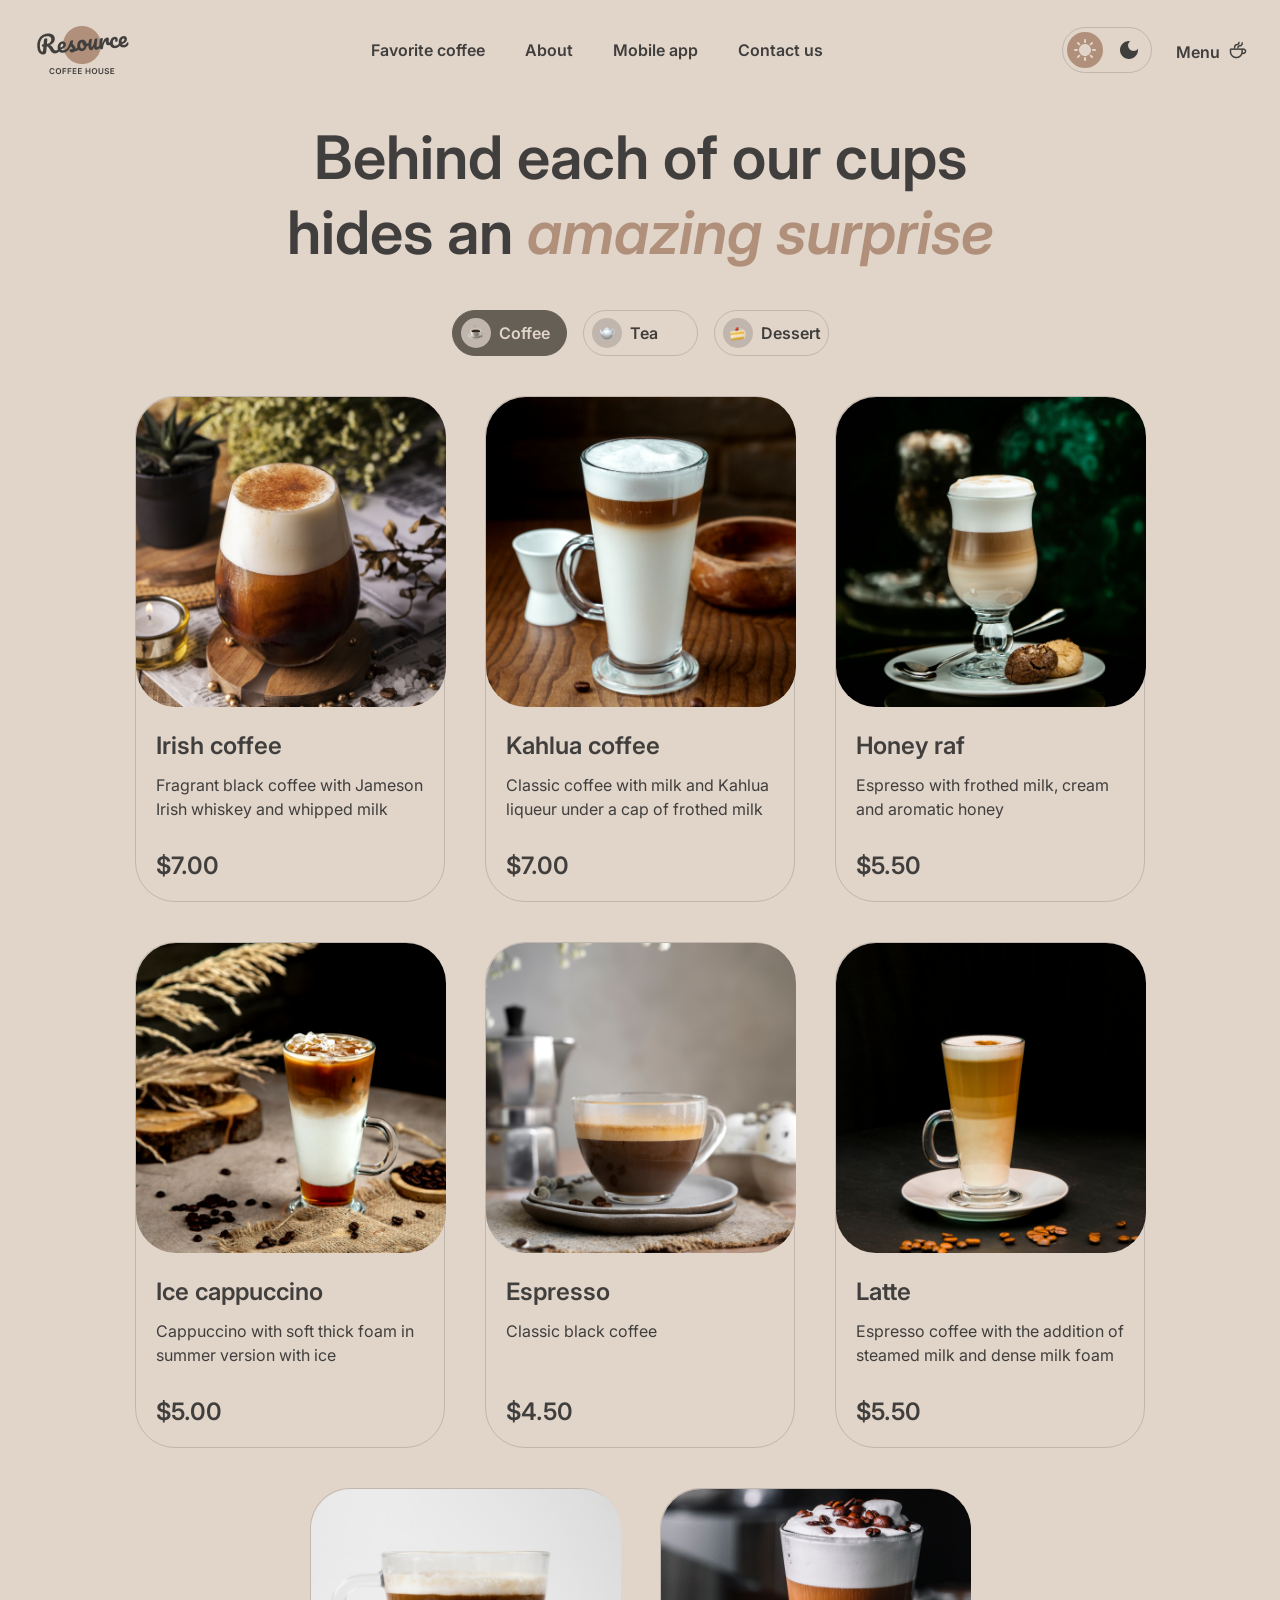
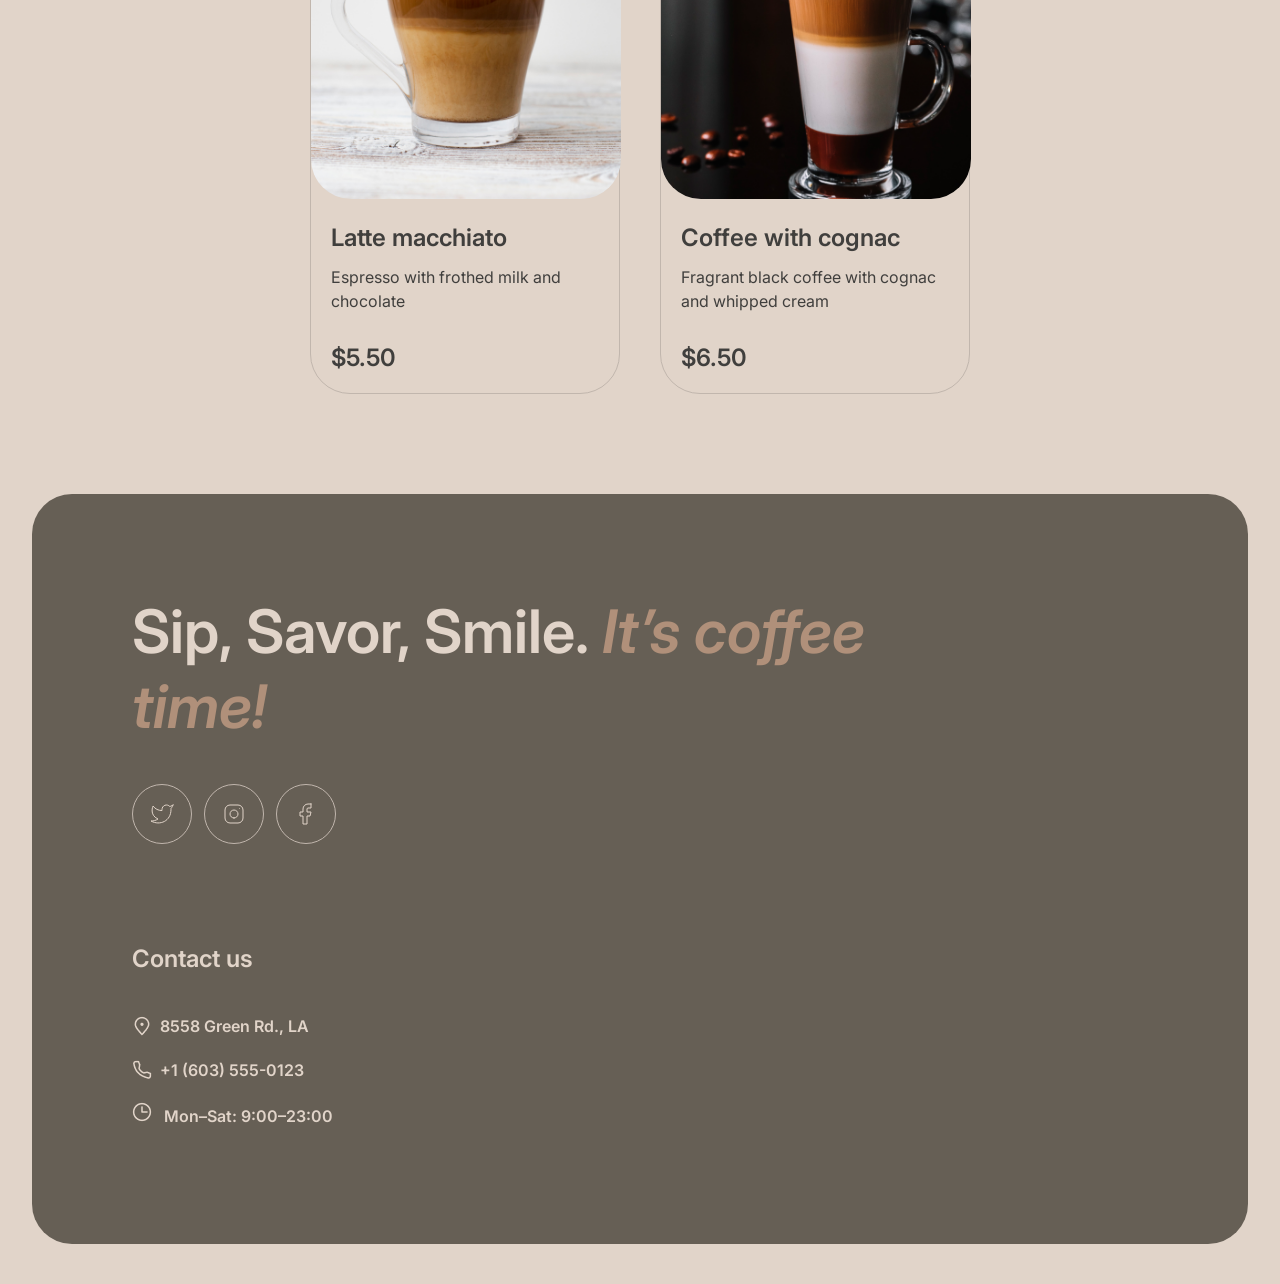
==== commit 1725c54c: "feat: finish modal window" ====
--- a/coffee.html
+++ b/coffee.html
@@ -73,11 +73,9 @@
         </div>
         <div class="coffee__wrapper"></div>
         </div>
-        <div class="modal">
+        <div class="modal hidden">
             <div class="modal__overlay"></div>
-            <div class="modal__content">
-                <button class="modal__close">close</button>
-            </div>
+            <div class="modal__content"></div>
         </div>
     </main>
      <footer class="footer" id="contacts">
--- a/styles/style.css
+++ b/styles/style.css
@@ -12,6 +12,7 @@
 	margin: 0;
 	list-style: none;
 	text-decoration: none;
+	font-family: var(--font-family);
 }
 
 :root {
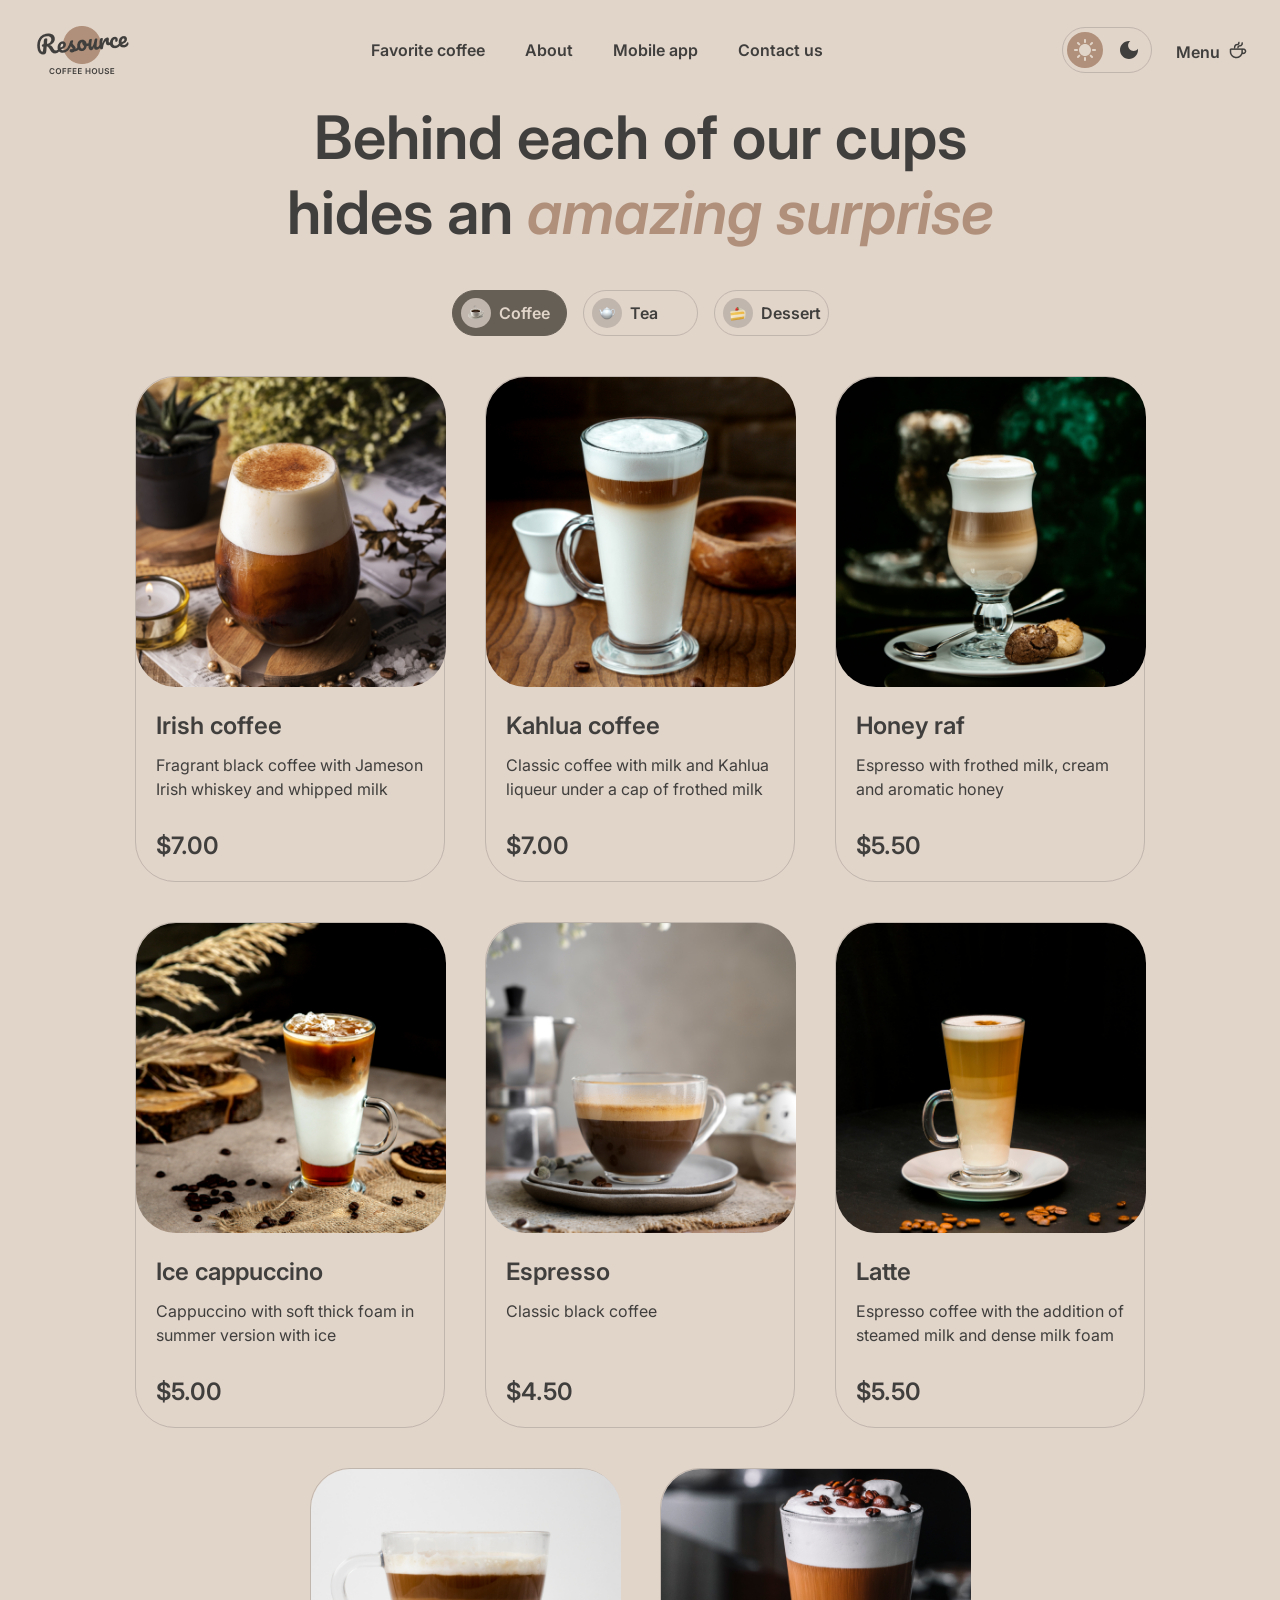
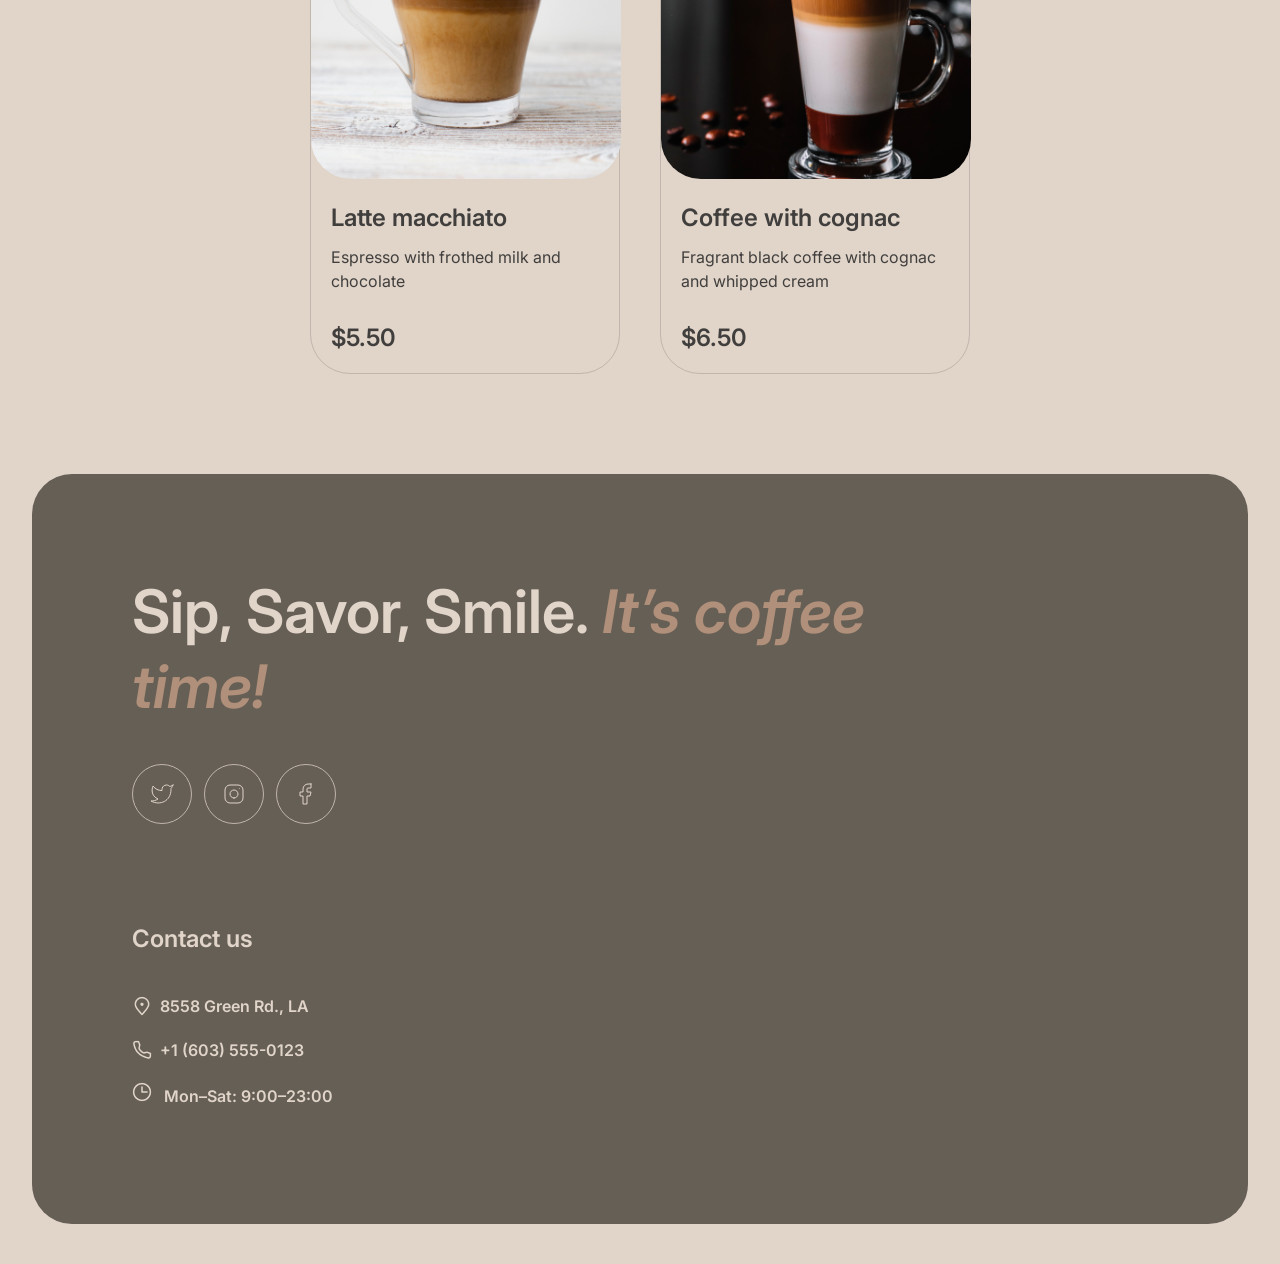
==== commit 3ebcc324: "feat: add burger menu" ====
--- a/coffee.html
+++ b/coffee.html
@@ -42,12 +42,24 @@
                     </button>
                 </div>
                 <a href="#"><span>Menu</span> <img src="./icons/coffee-cup.png" alt="coffe-cup"></a>
-                 <div class="burger">
+                 <div class="burger" id="burger-coffee">
                     <span></span><span></span>
                 </div>
             </div>
         </div>
     </header>
+    <nav class="mobile-menu" id="mobileMenu">
+        <ul>
+            <li><a href="index.html#favorite">Favorite coffee</a></li>
+            <li><a href="index.html#about">About</a></li>
+            <li><a href="index.html">Mobile app</a></li>
+            <li><a href="#contacts">Contact us</a></li>
+        </ul>
+        <a href="./coffee.html">
+            <span>Menu</span> 
+            <img src="./icons/coffee-cup.png" alt="coffe-cup">
+        </a>
+    </nav>
     <main class="coffee">
         <div class="container">
             <h1 class="coffee__title">Behind each of our cups hides an <span>amazing surprise</span></h1>
